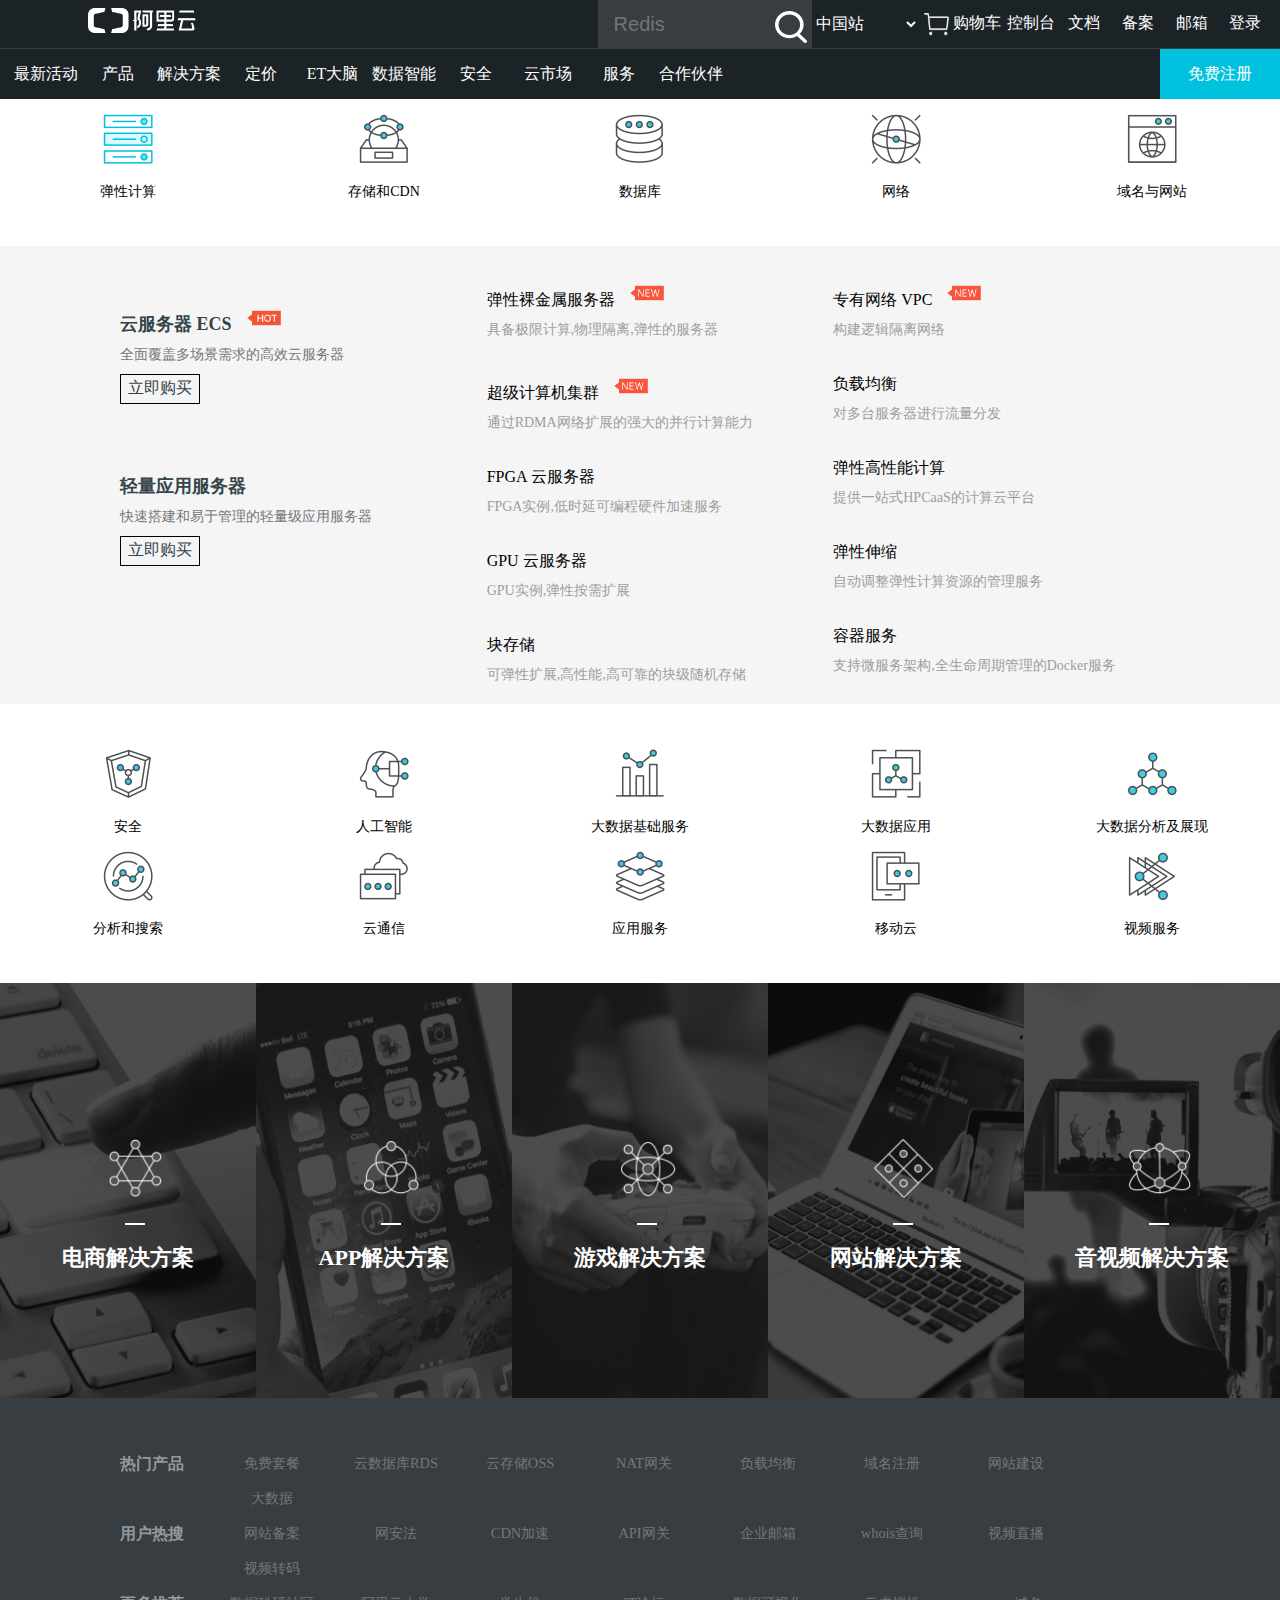
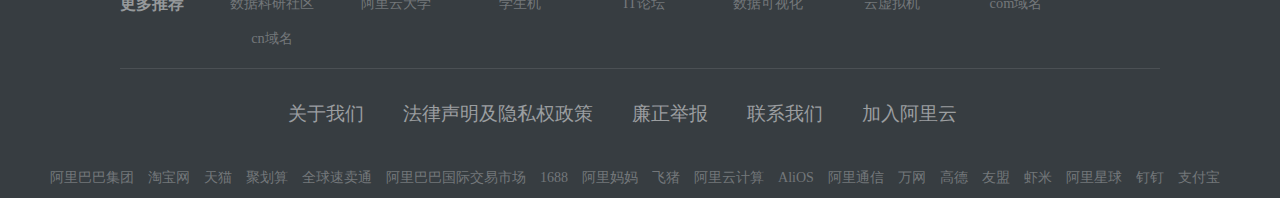
==== aliyun/index.html @ f39fe302 "first project" ====
<!DOCTYPE html>
<html lang="en">

<head>
      <meta charset="UTF-8">
      <meta name="viewport" content="width=device-width, initial-scale=1.0">
      <meta http-equiv="X-UA-Compatible" content="ie=edge">
      <link rel="stylesheet" href="css/base.css">
      <link rel="stylesheet" href="css/index.css">
      <link rel="stylesheet" href="css/header.css">
      <title>Document</title>
</head>

<body>
      <header>
            <div>
                  <!-- 顶部 -->
                  <div class="header-top">
                        <ul class="top">
                              <li class="w-25 display-block">
                                    <a class="w-100" href="#">
                                          <img class="my-img1" src="img/index/logo.png">
                                          <img class="my-aliyun my-img1" src="img/index/aliyun.gif">
                                    </a>
                              </li>
                              <!-- 搜索框 -->
                              <li class="w-50 display-block">
                                    <input class="search-input" type="text" placeholder="Redis">
                                    <img class="search-img" src="img/index/search.png">
                              </li>
                              <!-- 下拉菜单 -->
                              <li class="w-10">
                                    <select>
                                          <option name="language" id="zhongguo">中国站</option>
                                          <option name="language" id="meiguo">English</option>
                                          <option name="language" id="deguo">德语</option>
                                          <option name="language" id="yindu">印度语</option>
                                    </select>
                              </li>
                              <!-- 购物车 -->
                              <li>
                                    <img class="my-img2" src="img/index/gouwuche.png" alt="车">
                              </li>
                              <li class="w-5 middle">
                                    <a href="#">购物车</a>
                              </li>
                              <li class="w-5 middle">
                                    <a href="#">控制台</a>
                              </li>
                              <li class="w-5 middle">
                                    <a href="#">文档</a>
                              </li>
                              <li class="w-5 middle">
                                    <a href="#">备案</a>
                              </li>
                              <li class="w-5 middle">
                                    <a href="#">邮箱</a>
                              </li>
                              <li class="w-5 middle">
                                    <a href="#">登录</a>
                              </li>
                        </ul>
                  </div>
                  <!-- 导航栏 -->
                  <div class="nav">
                        <!-- 导航 -->
                        <ul>
                              <li>
                                    <a href="#">最新活动</a>
                              </li>
                              <li>
                                    <a href="#">产品</a>
                                    <!-- <div class="nav-title"></div> -->
                                    <div class="nav-block"></div>
                              </li>
                              <li>
                                    <a href="#">解决方案</a>
                                    <!-- <div class="nav-title"></div> -->
                                    <div class="nav-block"></div>
                              </li>
                              <li>
                                    <a href="#">定价</a>
                              </li>
                              <li>
                                    <a href="#">ET大脑</a>
                                    <!-- <div class="nav-title"></div> -->
                                    <div class="nav-block"></div>
                              </li>
                              <li>
                                    <a href="#">数据智能</a>
                                    <!-- <div class="nav-title"></div> -->
                                    <div class="nav-block"></div>
                              </li>
                              <li>
                                    <a href="#">安全</a>
                                    <!-- <div class="nav-title"></div> -->
                                    <div class="nav-block"></div>
                              </li>
                              <li>
                                    <a href="#">云市场</a>
                              </li>
                              <li>
                                    <a href="#">服务</a>
                              </li>
                              <li>
                                    <a href="#">合作伙伴</a>
                              </li>
                        </ul>
                        <!-- 登录 -->
                        <a href="#">免费注册</a>
                  </div>
                  <!-- 弹出导航内容 -->

            </div>
      </header>


      <section id="main">
            <div class="product-icon">
                  <ul>
                        <li>
                              <a href="#">
                                    <img src="img/index/product-img1.png" alt="">
                                    <p>弹性计算</p>
                              </a>
                        </li>
                        <li>
                              <a href="#">
                                    <img src="img/index/product-img2.png" alt="">
                                    <p>存储和CDN</p>
                              </a>
                        </li>
                        <li>
                              <a href="#">
                                    <img src="img/index/product-img3.png" alt="">
                                    <p>数据库</p>
                              </a>
                        </li>
                        <li>
                              <a href="#">
                                    <img src="img/index/product-img4.png" alt="">
                                    <p>网络</p>
                              </a>
                        </li>
                        <li>
                              <a href="#">
                                    <img src="img/index/product-img5.png" alt="">
                                    <p>域名与网站</p>
                              </a>
                        </li>
                  </ul>
            </div>

            <!-- 内容 product -->
            <div class="row product">
                  <!-- 左 -->
                  <div class="col-4">
                        <div class="product-left">
                              <a href="#">
                                    <span>云服务器 ECS</span>
                                    <img src="img/index/hot.png" alt="">
                              </a>
                              <p class="my-small color-gray">全面覆盖多场景需求的高效云服务器</p>
                              <a href="#">立即购买</a>
                        </div>
                        <div class="product-left">
                              <a href="#">
                                    <span>轻量应用服务器</span>
                              </a>
                              <p class="my-small color-gray">快速搭建和易于管理的轻量级应用服务器</p>
                              <a href="#">立即购买</a>
                        </div>
                  </div>
                  <!-- 中 -->
                  <div class="col-4">
                        <div class="product-center">
                              <a href="#">
                                    <span>弹性裸金属服务器 </span>
                                    <img src="img/index/new.png" alt="">
                                    <p class="my-small">具备极限计算,物理隔离,弹性的服务器</p>
                              </a>
                        </div>
                        <div class="product-center">
                              <a href="#">
                                    <span>超级计算机集群</span>
                                    <img src="img/index/new.png" alt="">
                                    <p class="my-small">通过RDMA网络扩展的强大的并行计算能力</p>
                              </a>
                        </div>
                        <div class="product-center">
                              <a href="#">FPGA 云服务器
                                    <p class="my-small">FPGA实例,低时延可编程硬件加速服务</p>
                              </a>
                        </div>
                        <div class="product-center">
                              <a href="#">GPU 云服务器
                                    <p class="my-small">GPU实例,弹性按需扩展</p>
                              </a>
                        </div>
                        <div class="product-center">
                              <a href="#">块存储
                                    <p class="my-small">可弹性扩展,高性能,高可靠的块级随机存储</p>
                              </a>
                        </div>
                  </div>
                  <!-- 右 -->
                  <div class="col-4">
                        <div class="product-right">
                              <a href="#">专有网络 VPC
                                    <img src="img/index/new.png" alt="">
                                    <p class="my-small">构建逻辑隔离网络</p>
                              </a>
                        </div>
                        <div class="product-right">
                              <a href="#">负载均衡
                                    <p class="my-small">对多台服务器进行流量分发</p>
                              </a>
                        </div>
                        <div class="product-right">
                              <a href="#">弹性高性能计算
                                    <p class="my-small">提供一站式HPCaaS的计算云平台</p>
                              </a>
                        </div>
                        <div class="product-right">
                              <a href="#">弹性伸缩
                                    <p class="my-small">自动调整弹性计算资源的管理服务</p>
                              </a>
                        </div>
                        <div class="product-right">
                              <a href="#">容器服务
                                    <p class="my-small">支持微服务架构,全生命周期管理的Docker服务</p>
                              </a>
                        </div>
                  </div>

            </div>
            <!-- icon -->
            <div class="product-icon">
                  <ul>
                        <li>
                              <a href="#">
                                    <img src="img/index/product-img6.png" alt="">
                                    <p>安全</p>
                              </a>
                        </li>
                        <li>
                              <a href="#">
                                    <img src="img/index/product-img7.png" alt="">
                                    <p>人工智能</p>
                              </a>
                        </li>
                        <li>
                              <a href="#">
                                    <img src="img/index/product-img8.png" alt="">
                                    <p>大数据基础服务</p>
                              </a>
                        </li>
                        <li>
                              <a href="#">
                                    <img src="img/index/product-img9.png" alt="">
                                    <p>大数据应用</p>
                              </a>
                        </li>
                        <li>
                              <a href="#">
                                    <img src="img/index/product-img10.png" alt="">
                                    <p>大数据分析及展现</p>
                              </a>
                        </li>
                  </ul>
                  <ul>
                        <li>
                              <a href="#">
                                    <img src="img/index/product-img11.png" alt="">
                                    <p>分析和搜索</p>
                              </a>
                        </li>
                        <li>
                              <a href="#">
                                    <img src="img/index/product-img12.png" alt="">
                                    <p>云通信</p>
                              </a>
                        </li>
                        <li>
                              <a href="#">
                                    <img src="img/index/product-img13.png" alt="">
                                    <p>应用服务</p>
                              </a>
                        </li>
                        <li>
                              <a href="#">
                                    <img src="img/index/product-img14.png" alt="">
                                    <p>移动云</p>
                              </a>
                        </li>
                        <li>
                              <a href="#">
                                    <img src="img/index/product-img15.png" alt="">
                                    <p>视频服务</p>
                              </a>
                        </li>
                  </ul>
            </div>
            <!-- 黑白图片 -->
            <div class="row black-bg">
                  <div class="col-2 black-bg-1">
                        <a href="#">
                              <div class="to-up">
                                    <img src="img/index/back-img.png">
                                    <img src="img/index/white-img1.png">
                                    <i></i>
                                    <h3>电商解决方案</h3>
                                    <p>结合大数据能力帮助电商企业快速搭建平台、应对业务高并发，剖析秒杀、视频直播等场景
                                    </p>
                                    <span>查看详情 </span>
                              </div>
                        </a>
                  </div>
                  <div class="col-2 black-bg-2">
            <a href="#">
               <div class="to-up ">
                  <img src="img/index/back-img2.png">
                  <img src="img/index/white-img2.png">
                  <i></i>
                  <h3>APP解决方案</h3>
                  <p>
                     助移动开发者轻松应对用户数爆发式增长,实现基于大数据的精细化运营、增强用户黏性
                  </p>
                  <span>查看详情 </span>
               </div>
            </a>
         </div>
         <div class="col-2 black-bg-3">
            <a href="#">
               <div class="to-up ">
                  <img src="img/index/back-img3.png">
                  <img src="img/index/white-img3.png">
                  <i></i>
                  <h3>游戏解决方案</h3>
                  <p>
                     为游戏开发者提供专属集群、尊享VIP服务、专项扶持基金、多场景游戏部署解决方案

                  </p>
                  <span>查看详情 </span>
               </div>
            </a>
         </div>
         <div class="col-2 black-bg-4">
            <a href="#">
               <div class="to-up ">
                  <img src="img/index/back-img4.png">
                  <img src="img/index/white-img4.png">
                  <i></i>
                  <h3>网站解决方案</h3>
                  <p>
                     依据网站不同发展阶段，为网站类用户提供最佳上云方案，有效降低运维难度和整体IT成本

                  </p>
                  <span>查看详情 </span>
               </div>
            </a>
         </div>
         <div class="col-2 black-bg-5">
            <a href="#">
               <div class="to-up ">
                  <img src="img/index/back-img5.png">
                  <img src="img/index/white-img5.png">
                  <i></i>
                  <h3>音视频解决方案</h3>
                  <p>
                     一站式提供“海量存储、高效分发、极速网络”等服务， 轻松坐享CCTV-5、微博的传播能力

                  </p>
                  <span>查看详情 </span>
               </div>
            </a>
         </div>
            </div>
      </section>
      <footer>
            <iframe src="footer.html" frameborder="0" class="footer"></iframe>
      </footer>
</body>

</html>
---- aliyun/css/base.css ----
*{
  margin: 0;
  padding: 0;
  font-size: 1rem;
  box-sizing: border-box;
}
ul{
  list-style: none;
}
a{
  text-decoration: none;
  transition: color .3s;
}
.top li a:hover, .list>li>a:hover, .footer .footer-bottom p a:hover, .product-left span:hover, .product-icon ul li a:hover{
   color: #00c1de;
}
.display-block{
  display: block;
  position: relative;
}



.float-left{
  float: left;
}
.float-right{
  float: right;
}
.clearfix{
  clear: both;
}
.w-5{
   width: 5%;
}
.w-10{
   width: 10%;
}
.w-25{
  width: 25%;
}
.w-45{
   width: 45%;
}
.w-50{
  width: 50%;
}
.w-100{
  width: 100%;
}
.h-100{
  height: 100%;
}
/* 弹性布局 */
.row{
   display: flex;
   width: 100%;
}
.col-1{
  width: 15%;
}
.col-2{
  width: 20%;
}
.col-4{
   width: 33.33%;
}
.justify-around{
  justify-content: space-around;
}
/* 内边距 */
.p-left-right-3{
  padding-left: 6%;
  padding-right: 6%;
}

/* 字体 */
.my-small{
  font-size: 14px;
}
.color-gray{
  color: #73777a;
}
.color-white{
  color: white;
}
.h1{
  font-size: 40px;
  margin-bottom: 30px;
}
.h3 {
  font-size: 25px;
}
.h4{
  font-size: 16px;
}
.text-center{
  text-align: center;
}
---- aliyun/css/index.css ----
.header {
      width: 100%;
}

#main {
      min-width: 1200px;
}

.footer {
      width: 100%;
      height: 25rem;
}

/* 轮播图 */

.banner {
      width: 100%;
      height: 609px;
      position: relative;
      overflow: hidden;
      cursor: pointer;
}

.banner-item {
      position: absolute;
      width: 100%;
      transition: .5s;
}

.banner-detail {
      position: absolute;
      bottom: 0;
      background: #252f34;
}
.banner-detail li{
    padding: 30px 10px 20px 30px; 
    color: white; 
}
.banner-detail li p{
      width: 80%;
}
.banner-detail li:hover{
      background: #344047;
}
.banner-item img {
      width: 100%;
      height: 500px;
}

.banner-title {
      position: absolute;
      top: 20%;
      left: 10%;
      z-index: 10;
      color: white;
}

.banner-link {
      display: inline-block;
      margin-top: 30px;
      padding-bottom: 10px;
      border-bottom: 3px solid #00c1de;
      font-size: 30px;
      color: #fff;
}

.banner-link:hover {
      color: #00c1de;
}

/* 小图片 */

.product-icon {
      padding-top: 30px;
      padding-bottom: 45px;
}

.product-icon ul {
      text-align: center;
      overflow: hidden;
      min-width: 1200px;
}

.product-icon ul li {
      float: left;
      width: 20%;
}

.product-icon ul li img {
      width: 80px;
      height: 80px;
}

.product-icon ul li a {
      color: black;
}

.product-icon ul li a p {
      font-size: 14px;
}

.product {
      background: #F5F5F6;
      padding-top: 20px;
      padding-left: 120px;
      padding-right: 120px;
}

.product-left {
      padding-top: 40px;
      padding-bottom: 30px;
}

.product-left a span {
      font-size: 18px;
      font-weight: bold;
      color: #34444A;
      transition: .3s;
}

div.row .product-left p {
      padding-top: 10px;
      padding-bottom: 10px;
}

.product-left a:last-child {
      display: inline-block;
      width: 5rem;
      height: 30px;
      border: 1px solid black;
      text-align: center;
      line-height: 25px;
      color: #34444a;
      transition: .4s;
}

.product-left a:last-child:hover {
      color: #00c1de;
      border: 1px solid #00c1de;
}

.product-center,
.product-right {
      padding-left: 20px;
      padding-top: 15px;
      margin-right: 40px;
      transition: .3s;
}

.product-center:hover,
.product-right:hover {
      box-shadow: 0 0 1px 1px rgb(176, 176, 180);
      background: #Fff;
}

.product-center a img,
.product-left a img,
.product-right a img {
      transform: scale(.6);
}

.product-center a,
.product-right a {
      color: black;
}

.product-center p,
.product-right p {
      color: #9B9EA0;
      padding-top: 10px;
      padding-bottom: 20px;
}

/* 黑白图片 */

.black-bg {
      height: 415px;
}

.black-bg-1 {
      background: url(../img/index/opacity-img1.jpg) no-repeat;
}

.black-bg-2 {
      background: url(../img/index/opacity-img2.jpg) no-repeat;
}

.black-bg-3 {
      background: url(../img/index/opacity-img3.jpg) no-repeat;
}

.black-bg-4 {
      background: url(../img/index/opacity-img4.jpg) no-repeat;
}

.black-bg-5 {
      background: url(../img/index/opacity-img5.jpg) no-repeat;
}

.black-bg div {
      background-size: 100% 100%;
      text-align: center;
}

.black-bg a {
      background: rgba(0, 0, 0, .7);
      display: flex;
      position: relative;
      width: 100%;
      height: 100%;
      overflow: hidden;
}

.black-bg .to-up {
      width: 100%;
      height: 100%;
      position: absolute;
      top: 100px;
      left: 0;
}

.black-bg a:hover {
      background: rgba(0, 193, 222, .7);
}

.black-bg a:hover .to-up {
      top: 0;
}

.black-bg a:hover .to-up p,
.black-bg a:hover .to-up img:nth-child(2),
.black-bg a:hover .to-up span {
      opacity: 1;
}

.black-bg a:hover .to-up span {
      margin-top: 40px;
}

.black-bg a:hover .to-up h3 {
      margin-top: 140px;
}

.black-bg a:hover .to-up i {
      opacity: 0;
}

.black-bg .to-up img {
      width: 71px;
      display: block;
      position: absolute;
      top: 50px;
      left: 100px;
}

.black-bg .to-up img:nth-child(2),
.black-bg .to-up p,
.black-bg .to-up span {
      opacity: 0;
}

.black-bg .to-up i {
      display: flex;
      width: 20px;
      height: 2px;
      background: white;
      position: absolute;
      top: 140px;
      left: 125px;
      opacity: 1;
}

.black-bg .to-up h3 {
      font-size: 22px;
      color: white;
      margin-top: 160px;
      margin-bottom: 20px;
}

.black-bg .to-up p {
      color: white;
}

.black-bg .to-up span {
      display: inline-block;
      color: white;
      width: 150px;
      height: 45px;
      line-height: 45px;
      background: #00c1de;
      border: 1px solid white;
      margin-top: 60px;
}

.to-up span:hover {
      background: white;
      color: #00c1de;
}

.to-up,
.to-up img,
.to-up i,
.to-up h3,
.to-up p,
.to-up span,
.black-bg a {
      transition: .5s;
}
---- aliyun/css/header.css ----
/* 1.头的顶部 */

.header-top {
  background: rgb(28,35,39);
  min-width: 1200px;
  display: flex;
}

.top {
  width: 100%;
  padding: 8px;
  display: flex;
  color: white;
  text-align: center;
}

.top>li>a {
  width: 100%;
  height: 100%;
}

/* 搜索框 */

.search-input {
  position: absolute;
  right: 0;
  font-size: 20px;
  padding-left: 16px;
  padding-right: 22px;
  margin-top: -8px;
  width: 40%;
  transition: .5s linear;
  height: 48px;
  outline: none;
  background: #373D40;
  border: none;
  color: #CCCCCC;
}

.search-input:hover {
  width: 60%;
  background: rgb(37, 40, 43,1);
  border: 1px solid #00C1DE;
}

.search-img {
  position: absolute;
  right: 5px;
  top: 3px;
}

.my-img1 {
  max-width: 40%;
}

.my-img2 {
  max-width: 80%;
  margin-top: 5px;
  margin-right: -3px;
}

.my-aliyun {
  position: absolute;
  left: 92px;
}

/* a标签 */

.top li a {
  color: white;
  transition: color .3s;
}

/* 下拉菜单 */

.top select {
  width: 100%;
  height: 100%;
  background: transparent;
  border: none;
  color: white;
}

.top select>option {
  background: #1C2327;
  color: white;
  border: transparent;
}

.top select:focus {
  outline: none;
}

.middle {
  display: flex;
  padding-top: 5px;
}

/* 2.头部导航栏 */

.nav {
  min-width: 1200px;
  width: 100%;
  border-top: 1px solid #3C3E42;
  background: rgb(28,35,39);
  float: left;
  color: white;
  position: relative;
}

.nav>ul {
  width: 80%;
  height: 50px;
  list-style: none;
  float: left;
  margin-left: 10px;
}

.nav>ul>li {
  float: left;
  width: 7%;
  height: 50px;
  text-align: center;
  line-height: 50px;
}
.nav-block{
  border: 52px solid transparent;
  border-bottom-color: #fff;
  transform: scale(.31);
  position: relative;
  top: -68px;
  left: -13px;
  display: none;
}
/* 导航栏链接 */

.nav>ul>li>a {
  color: white;
}

.nav>ul>li:hover>a{
  color: #00c1de;
}
.nav>ul>li:hover>.nav-title, .nav>ul>li:hover>.nav-block{
  display: block;
}

/* 免费登录链接 */

.nav>a {
  float: right;
  width: 120px;
  height: 50px;
  color: white;
  background: #00c1de;
  line-height: 50px;
  text-align: center;
}

.nav>a:hover {
  opacity: 0.9;
}
/* 导航内容 */
.nav-title{
  position: absolute;
  left: 20px;
  top: 50px;
  display: none;
  width: 1150px;
  height: 600px;
  background: orange;
  margin-left: 20px;
  z-index: 100;
  transition: 1s;
}
.nav-title:focus{
  display: block;
}
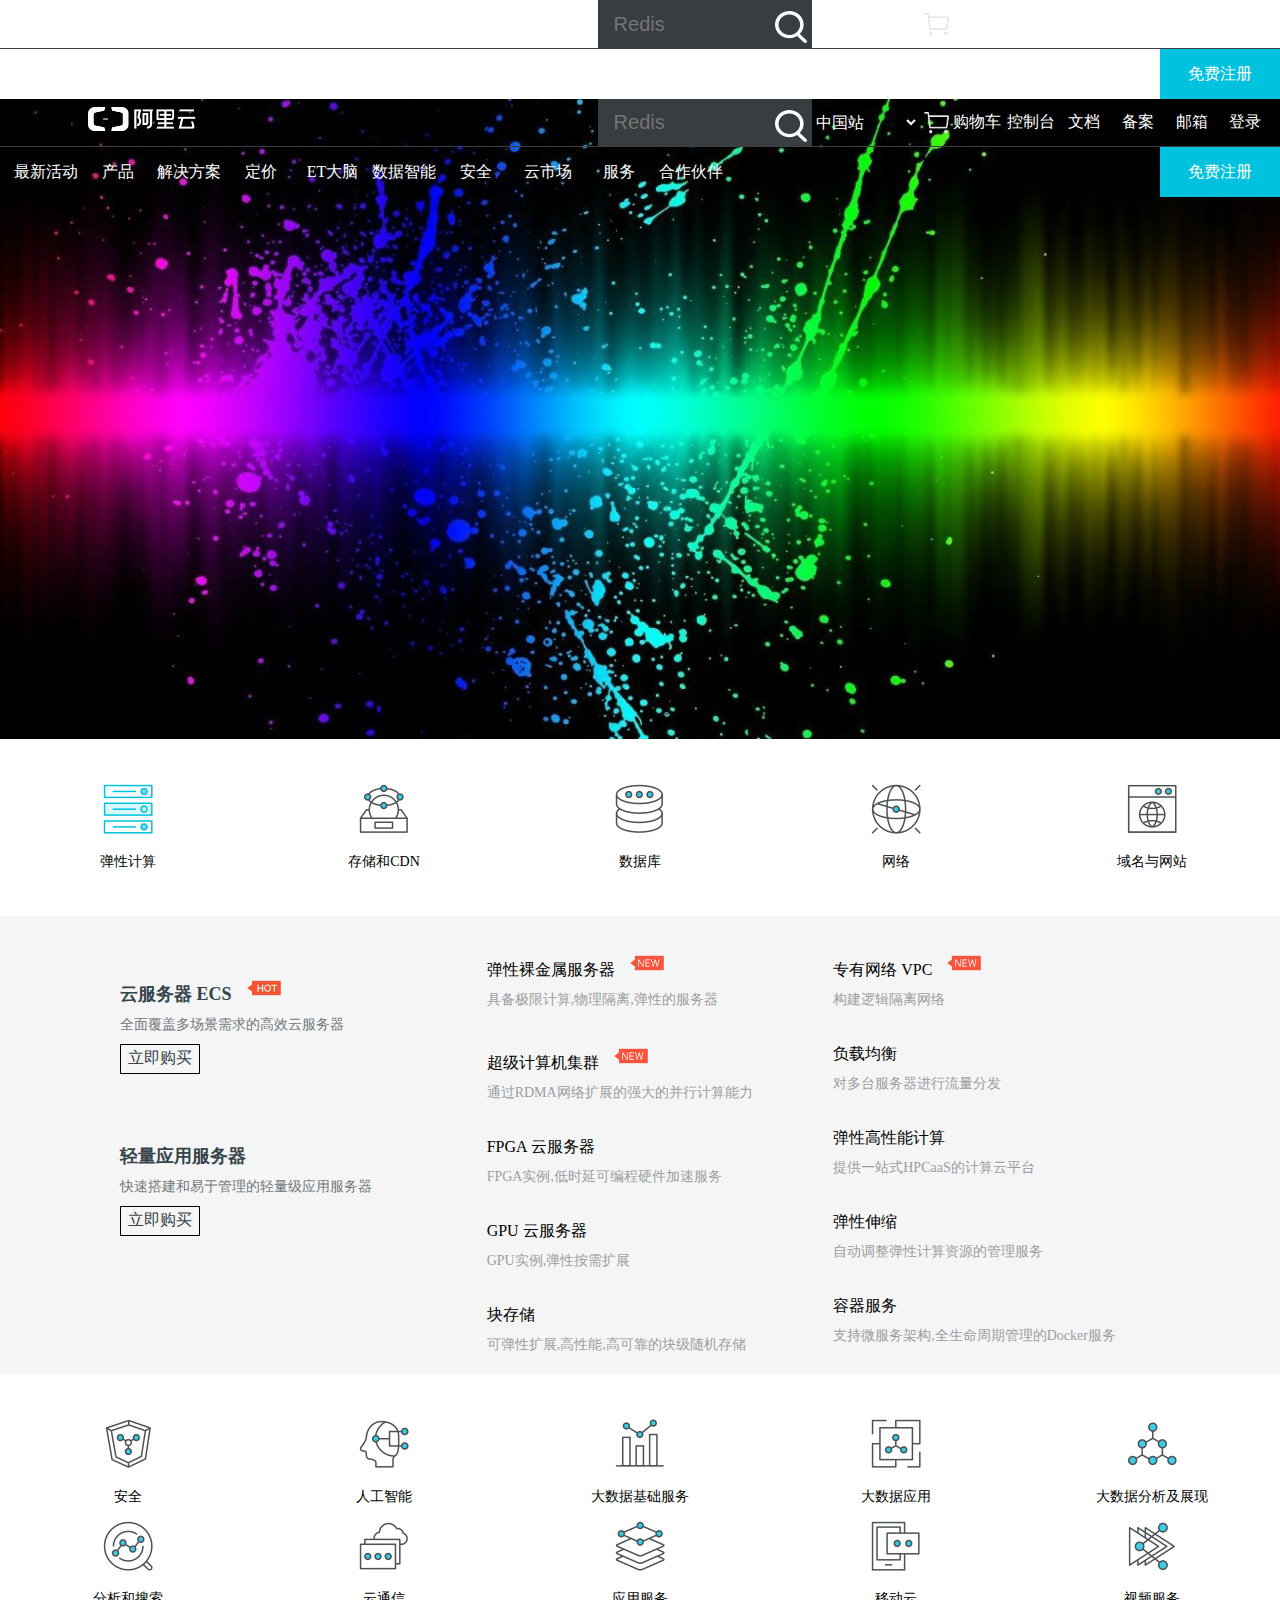
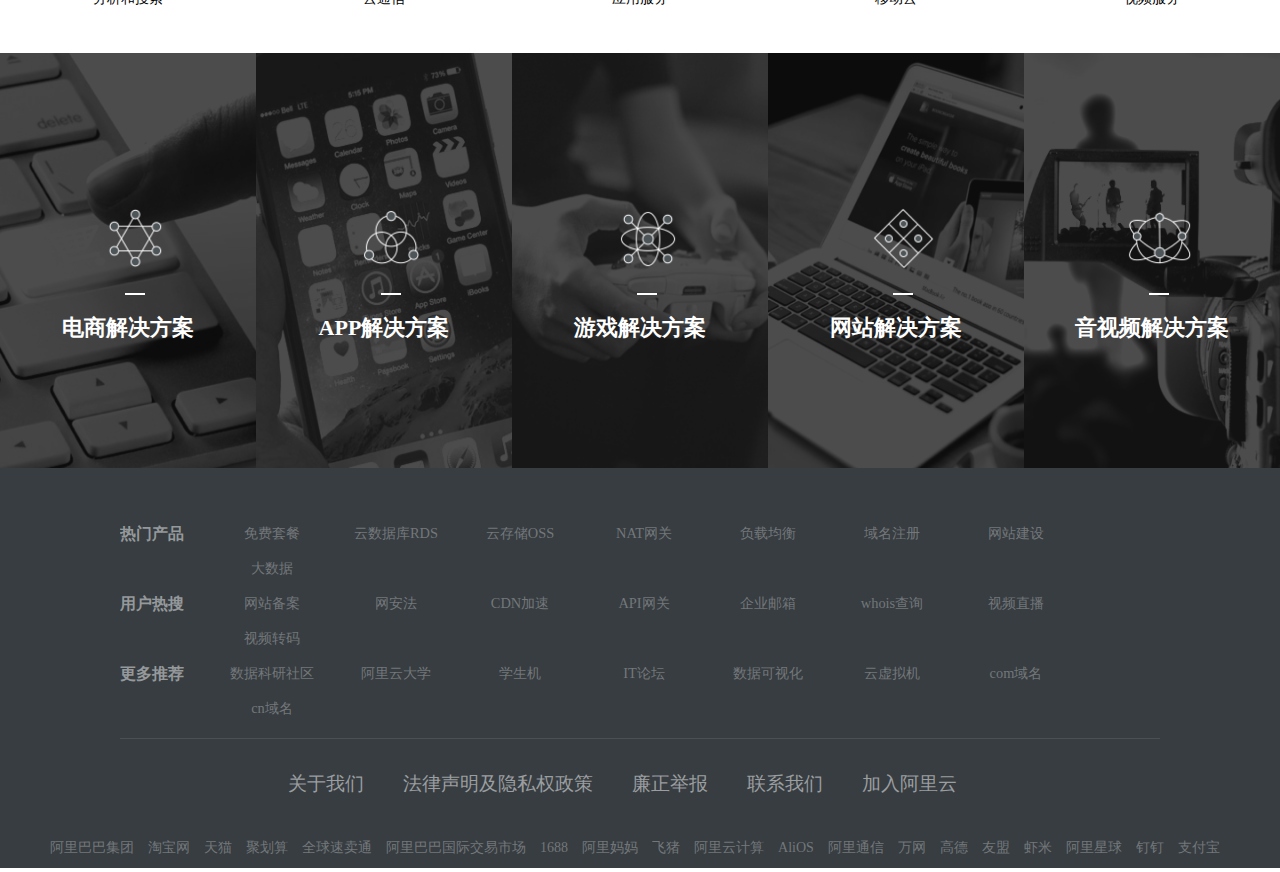
==== commit 6c3eb260: "img" ====
--- a/aliyun/index.html
+++ b/aliyun/index.html
@@ -2,384 +2,489 @@
 <html lang="en">
 
 <head>
-      <meta charset="UTF-8">
-      <meta name="viewport" content="width=device-width, initial-scale=1.0">
-      <meta http-equiv="X-UA-Compatible" content="ie=edge">
-      <link rel="stylesheet" href="css/base.css">
-      <link rel="stylesheet" href="css/index.css">
-      <link rel="stylesheet" href="css/header.css">
-      <title>Document</title>
+    <meta charset="UTF-8">
+    <meta name="viewport" content="width=device-width, initial-scale=1.0">
+    <meta http-equiv="X-UA-Compatible" content="ie=edge">
+    <link rel="stylesheet" href="css/base.css">
+    <link rel="stylesheet" href="css/index.css">
+    <link rel="stylesheet" href="css/header.css">
+    <title>Document</title>
 </head>
 
 <body>
-      <header>
-            <div>
-                  <!-- 顶部 -->
-                  <div class="header-top">
-                        <ul class="top">
-                              <li class="w-25 display-block">
-                                    <a class="w-100" href="#">
-                                          <img class="my-img1" src="img/index/logo.png">
-                                          <img class="my-aliyun my-img1" src="img/index/aliyun.gif">
-                                    </a>
-                              </li>
-                              <!-- 搜索框 -->
-                              <li class="w-50 display-block">
-                                    <input class="search-input" type="text" placeholder="Redis">
-                                    <img class="search-img" src="img/index/search.png">
-                              </li>
-                              <!-- 下拉菜单 -->
-                              <li class="w-10">
-                                    <select>
-                                          <option name="language" id="zhongguo">中国站</option>
-                                          <option name="language" id="meiguo">English</option>
-                                          <option name="language" id="deguo">德语</option>
-                                          <option name="language" id="yindu">印度语</option>
-                                    </select>
-                              </li>
-                              <!-- 购物车 -->
-                              <li>
-                                    <img class="my-img2" src="img/index/gouwuche.png" alt="车">
-                              </li>
-                              <li class="w-5 middle">
-                                    <a href="#">购物车</a>
-                              </li>
-                              <li class="w-5 middle">
-                                    <a href="#">控制台</a>
-                              </li>
-                              <li class="w-5 middle">
-                                    <a href="#">文档</a>
-                              </li>
-                              <li class="w-5 middle">
-                                    <a href="#">备案</a>
-                              </li>
-                              <li class="w-5 middle">
-                                    <a href="#">邮箱</a>
-                              </li>
-                              <li class="w-5 middle">
-                                    <a href="#">登录</a>
-                              </li>
-                        </ul>
-                  </div>
-                  <!-- 导航栏 -->
-                  <div class="nav">
-                        <!-- 导航 -->
-                        <ul>
-                              <li>
-                                    <a href="#">最新活动</a>
-                              </li>
-                              <li>
-                                    <a href="#">产品</a>
-                                    <!-- <div class="nav-title"></div> -->
-                                    <div class="nav-block"></div>
-                              </li>
-                              <li>
-                                    <a href="#">解决方案</a>
-                                    <!-- <div class="nav-title"></div> -->
-                                    <div class="nav-block"></div>
-                              </li>
-                              <li>
-                                    <a href="#">定价</a>
-                              </li>
-                              <li>
-                                    <a href="#">ET大脑</a>
-                                    <!-- <div class="nav-title"></div> -->
-                                    <div class="nav-block"></div>
-                              </li>
-                              <li>
-                                    <a href="#">数据智能</a>
-                                    <!-- <div class="nav-title"></div> -->
-                                    <div class="nav-block"></div>
-                              </li>
-                              <li>
-                                    <a href="#">安全</a>
-                                    <!-- <div class="nav-title"></div> -->
-                                    <div class="nav-block"></div>
-                              </li>
-                              <li>
-                                    <a href="#">云市场</a>
-                              </li>
-                              <li>
-                                    <a href="#">服务</a>
-                              </li>
-                              <li>
-                                    <a href="#">合作伙伴</a>
-                              </li>
-                        </ul>
-                        <!-- 登录 -->
-                        <a href="#">免费注册</a>
-                  </div>
-                  <!-- 弹出导航内容 -->
-
-            </div>
-      </header>
-
-
-      <section id="main">
-            <div class="product-icon">
-                  <ul>
-                        <li>
-                              <a href="#">
-                                    <img src="img/index/product-img1.png" alt="">
-                                    <p>弹性计算</p>
-                              </a>
-                        </li>
-                        <li>
-                              <a href="#">
-                                    <img src="img/index/product-img2.png" alt="">
-                                    <p>存储和CDN</p>
-                              </a>
-                        </li>
-                        <li>
-                              <a href="#">
-                                    <img src="img/index/product-img3.png" alt="">
-                                    <p>数据库</p>
-                              </a>
-                        </li>
-                        <li>
-                              <a href="#">
-                                    <img src="img/index/product-img4.png" alt="">
-                                    <p>网络</p>
-                              </a>
-                        </li>
-                        <li>
-                              <a href="#">
-                                    <img src="img/index/product-img5.png" alt="">
-                                    <p>域名与网站</p>
-                              </a>
-                        </li>
-                  </ul>
-            </div>
-
-            <!-- 内容 product -->
-            <div class="row product">
-                  <!-- 左 -->
-                  <div class="col-4">
-                        <div class="product-left">
-                              <a href="#">
-                                    <span>云服务器 ECS</span>
-                                    <img src="img/index/hot.png" alt="">
-                              </a>
-                              <p class="my-small color-gray">全面覆盖多场景需求的高效云服务器</p>
-                              <a href="#">立即购买</a>
-                        </div>
-                        <div class="product-left">
-                              <a href="#">
-                                    <span>轻量应用服务器</span>
-                              </a>
-                              <p class="my-small color-gray">快速搭建和易于管理的轻量级应用服务器</p>
-                              <a href="#">立即购买</a>
-                        </div>
-                  </div>
-                  <!-- 中 -->
-                  <div class="col-4">
-                        <div class="product-center">
-                              <a href="#">
-                                    <span>弹性裸金属服务器 </span>
-                                    <img src="img/index/new.png" alt="">
-                                    <p class="my-small">具备极限计算,物理隔离,弹性的服务器</p>
-                              </a>
-                        </div>
-                        <div class="product-center">
-                              <a href="#">
-                                    <span>超级计算机集群</span>
-                                    <img src="img/index/new.png" alt="">
-                                    <p class="my-small">通过RDMA网络扩展的强大的并行计算能力</p>
-                              </a>
-                        </div>
-                        <div class="product-center">
-                              <a href="#">FPGA 云服务器
-                                    <p class="my-small">FPGA实例,低时延可编程硬件加速服务</p>
-                              </a>
-                        </div>
-                        <div class="product-center">
-                              <a href="#">GPU 云服务器
-                                    <p class="my-small">GPU实例,弹性按需扩展</p>
-                              </a>
-                        </div>
-                        <div class="product-center">
-                              <a href="#">块存储
-                                    <p class="my-small">可弹性扩展,高性能,高可靠的块级随机存储</p>
-                              </a>
-                        </div>
-                  </div>
-                  <!-- 右 -->
-                  <div class="col-4">
-                        <div class="product-right">
-                              <a href="#">专有网络 VPC
-                                    <img src="img/index/new.png" alt="">
-                                    <p class="my-small">构建逻辑隔离网络</p>
-                              </a>
-                        </div>
-                        <div class="product-right">
-                              <a href="#">负载均衡
-                                    <p class="my-small">对多台服务器进行流量分发</p>
-                              </a>
-                        </div>
-                        <div class="product-right">
-                              <a href="#">弹性高性能计算
-                                    <p class="my-small">提供一站式HPCaaS的计算云平台</p>
-                              </a>
-                        </div>
-                        <div class="product-right">
-                              <a href="#">弹性伸缩
-                                    <p class="my-small">自动调整弹性计算资源的管理服务</p>
-                              </a>
-                        </div>
-                        <div class="product-right">
-                              <a href="#">容器服务
-                                    <p class="my-small">支持微服务架构,全生命周期管理的Docker服务</p>
-                              </a>
-                        </div>
-                  </div>
-
-            </div>
-            <!-- icon -->
-            <div class="product-icon">
-                  <ul>
-                        <li>
-                              <a href="#">
-                                    <img src="img/index/product-img6.png" alt="">
-                                    <p>安全</p>
-                              </a>
-                        </li>
-                        <li>
-                              <a href="#">
-                                    <img src="img/index/product-img7.png" alt="">
-                                    <p>人工智能</p>
-                              </a>
-                        </li>
-                        <li>
-                              <a href="#">
-                                    <img src="img/index/product-img8.png" alt="">
-                                    <p>大数据基础服务</p>
-                              </a>
-                        </li>
-                        <li>
-                              <a href="#">
-                                    <img src="img/index/product-img9.png" alt="">
-                                    <p>大数据应用</p>
-                              </a>
-                        </li>
-                        <li>
-                              <a href="#">
-                                    <img src="img/index/product-img10.png" alt="">
-                                    <p>大数据分析及展现</p>
-                              </a>
-                        </li>
-                  </ul>
-                  <ul>
-                        <li>
-                              <a href="#">
-                                    <img src="img/index/product-img11.png" alt="">
-                                    <p>分析和搜索</p>
-                              </a>
-                        </li>
-                        <li>
-                              <a href="#">
-                                    <img src="img/index/product-img12.png" alt="">
-                                    <p>云通信</p>
-                              </a>
-                        </li>
-                        <li>
-                              <a href="#">
-                                    <img src="img/index/product-img13.png" alt="">
-                                    <p>应用服务</p>
-                              </a>
-                        </li>
-                        <li>
-                              <a href="#">
-                                    <img src="img/index/product-img14.png" alt="">
-                                    <p>移动云</p>
-                              </a>
-                        </li>
-                        <li>
-                              <a href="#">
-                                    <img src="img/index/product-img15.png" alt="">
-                                    <p>视频服务</p>
-                              </a>
-                        </li>
-                  </ul>
-            </div>
-            <!-- 黑白图片 -->
-            <div class="row black-bg">
-                  <div class="col-2 black-bg-1">
-                        <a href="#">
-                              <div class="to-up">
-                                    <img src="img/index/back-img.png">
-                                    <img src="img/index/white-img1.png">
-                                    <i></i>
-                                    <h3>电商解决方案</h3>
-                                    <p>结合大数据能力帮助电商企业快速搭建平台、应对业务高并发，剖析秒杀、视频直播等场景
-                                    </p>
-                                    <span>查看详情 </span>
-                              </div>
+        <div >
+            <!-- 顶部 -->
+            <div class="header-top">
+                <ul class="top">
+                    <li class="w-25 display-block">
+                        <a class="w-100" href="#">
+                            <img class="my-img1" src="img/index/logo.png">
+                            <img class="my-aliyun my-img1" src="img/index/aliyun.gif">
                         </a>
-                  </div>
-                  <div class="col-2 black-bg-2">
-            <a href="#">
-               <div class="to-up ">
-                  <img src="img/index/back-img2.png">
-                  <img src="img/index/white-img2.png">
-                  <i></i>
-                  <h3>APP解决方案</h3>
-                  <p>
-                     助移动开发者轻松应对用户数爆发式增长,实现基于大数据的精细化运营、增强用户黏性
-                  </p>
-                  <span>查看详情 </span>
-               </div>
-            </a>
-         </div>
-         <div class="col-2 black-bg-3">
-            <a href="#">
-               <div class="to-up ">
-                  <img src="img/index/back-img3.png">
-                  <img src="img/index/white-img3.png">
-                  <i></i>
-                  <h3>游戏解决方案</h3>
-                  <p>
-                     为游戏开发者提供专属集群、尊享VIP服务、专项扶持基金、多场景游戏部署解决方案
-
-                  </p>
-                  <span>查看详情 </span>
-               </div>
-            </a>
-         </div>
-         <div class="col-2 black-bg-4">
-            <a href="#">
-               <div class="to-up ">
-                  <img src="img/index/back-img4.png">
-                  <img src="img/index/white-img4.png">
-                  <i></i>
-                  <h3>网站解决方案</h3>
-                  <p>
-                     依据网站不同发展阶段，为网站类用户提供最佳上云方案，有效降低运维难度和整体IT成本
-
-                  </p>
-                  <span>查看详情 </span>
-               </div>
-            </a>
-         </div>
-         <div class="col-2 black-bg-5">
-            <a href="#">
-               <div class="to-up ">
-                  <img src="img/index/back-img5.png">
-                  <img src="img/index/white-img5.png">
-                  <i></i>
-                  <h3>音视频解决方案</h3>
-                  <p>
-                     一站式提供“海量存储、高效分发、极速网络”等服务， 轻松坐享CCTV-5、微博的传播能力
-
-                  </p>
-                  <span>查看详情 </span>
-               </div>
-            </a>
-         </div>
-            </div>
-      </section>
-      <footer>
-            <iframe src="footer.html" frameborder="0" class="footer"></iframe>
-      </footer>
+                    </li>
+                    <!-- 搜索框 -->
+                    <li class="w-50 display-block">
+                        <input class="search-input" type="text" placeholder="Redis">
+                        <img class="search-img" src="img/index/search.png">
+                    </li>
+                    <!-- 下拉菜单 -->
+                    <li class="w-10">
+                        <select>
+                            <option name="language" id="zhongguo">中国站</option>
+                            <option name="language" id="meiguo">English</option>
+                            <option name="language" id="deguo">德语</option>
+                            <option name="language" id="yindu">印度语</option>
+                        </select>
+                    </li>
+                    <!-- 购物车 -->
+                    <li>
+                        <img class="my-img2" src="img/index/gouwuche.png" alt="车">
+                    </li>
+                    <li class="w-5 middle">
+                        <a href="#">购物车</a>
+                    </li>
+                    <li class="w-5 middle">
+                        <a href="#">控制台</a>
+                    </li>
+                    <li class="w-5 middle">
+                        <a href="#">文档</a>
+                    </li>
+                    <li class="w-5 middle">
+                        <a href="#">备案</a>
+                    </li>
+                    <li class="w-5 middle">
+                        <a href="#">邮箱</a>
+                    </li>
+                    <li class="w-5 middle">
+                        <a href="#">登录</a>
+                    </li>
+                </ul>
+            </div>
+            <!-- 导航栏 -->
+            <div class="nav">
+                <!-- 导航 -->
+                <ul>
+                    <li>
+                        <a href="#">最新活动</a>
+                    </li>
+                    <li>
+                        <a href="#">产品</a>
+                        <!-- <div class="nav-title"></div> -->
+                        <div class="nav-block"></div>
+                    </li>
+                    <li>
+                        <a href="#">解决方案</a>
+                        <!-- <div class="nav-title"></div> -->
+                        <div class="nav-block"></div>
+                    </li>
+                    <li>
+                        <a href="#">定价</a>
+                    </li>
+                    <li>
+                        <a href="#">ET大脑</a>
+                        <!-- <div class="nav-title"></div> -->
+                        <div class="nav-block"></div>
+                    </li>
+                    <li>
+                        <a href="#">数据智能</a>
+                        <!-- <div class="nav-title"></div> -->
+                        <div class="nav-block"></div>
+                    </li>
+                    <li>
+                        <a href="#">安全</a>
+                        <!-- <div class="nav-title"></div> -->
+                        <div class="nav-block"></div>
+                    </li>
+                    <li>
+                        <a href="#">云市场</a>
+                    </li>
+                    <li>
+                        <a href="#">服务</a>
+                    </li>
+                    <li>
+                        <a href="#">合作伙伴</a>
+                    </li>
+                </ul>
+                <!-- 登录 -->
+                <a href="#">免费注册</a>
+            </div>
+            <!-- 弹出导航内容 -->
+
+        </div>
+    <!-- 轮播图 -->
+    <div class="banner">
+        <div class="header">
+            <!-- 顶部 -->
+            <div class="header-top">
+                <ul class="top">
+                    <li class="w-25 display-block">
+                        <a class="w-100" href="#">
+                            <img class="my-img1" src="img/index/logo.png">
+                            <img class="my-aliyun my-img1" src="img/index/aliyun.gif">
+                        </a>
+                    </li>
+                    <!-- 搜索框 -->
+                    <li class="w-50 display-block">
+                        <input class="search-input" type="text" placeholder="Redis">
+                        <img class="search-img" src="img/index/search.png">
+                    </li>
+                    <!-- 下拉菜单 -->
+                    <li class="w-10">
+                        <select>
+                            <option name="language" id="zhongguo">中国站</option>
+                            <option name="language" id="meiguo">English</option>
+                            <option name="language" id="deguo">德语</option>
+                            <option name="language" id="yindu">印度语</option>
+                        </select>
+                    </li>
+                    <!-- 购物车 -->
+                    <li>
+                        <img class="my-img2" src="img/index/gouwuche.png" alt="车">
+                    </li>
+                    <li class="w-5 middle">
+                        <a href="#">购物车</a>
+                    </li>
+                    <li class="w-5 middle">
+                        <a href="#">控制台</a>
+                    </li>
+                    <li class="w-5 middle">
+                        <a href="#">文档</a>
+                    </li>
+                    <li class="w-5 middle">
+                        <a href="#">备案</a>
+                    </li>
+                    <li class="w-5 middle">
+                        <a href="#">邮箱</a>
+                    </li>
+                    <li class="w-5 middle">
+                        <a href="#">登录</a>
+                    </li>
+                </ul>
+            </div>
+            <!-- 导航栏 -->
+            <div class="nav">
+                <!-- 导航 -->
+                <ul>
+                    <li>
+                        <a href="#">最新活动</a>
+                    </li>
+                    <li>
+                        <a href="#">产品</a>
+                        <!-- <div class="nav-title"></div> -->
+                        <div class="nav-block"></div>
+                    </li>
+                    <li>
+                        <a href="#">解决方案</a>
+                        <!-- <div class="nav-title"></div> -->
+                        <div class="nav-block"></div>
+                    </li>
+                    <li>
+                        <a href="#">定价</a>
+                    </li>
+                    <li>
+                        <a href="#">ET大脑</a>
+                        <!-- <div class="nav-title"></div> -->
+                        <div class="nav-block"></div>
+                    </li>
+                    <li>
+                        <a href="#">数据智能</a>
+                        <!-- <div class="nav-title"></div> -->
+                        <div class="nav-block"></div>
+                    </li>
+                    <li>
+                        <a href="#">安全</a>
+                        <!-- <div class="nav-title"></div> -->
+                        <div class="nav-block"></div>
+                    </li>
+                    <li>
+                        <a href="#">云市场</a>
+                    </li>
+                    <li>
+                        <a href="#">服务</a>
+                    </li>
+                    <li>
+                        <a href="#">合作伙伴</a>
+                    </li>
+                </ul>
+                <!-- 登录 -->
+                <a href="#">免费注册</a>
+            </div>
+            <!-- 弹出导航内容 -->
+
+        </div>
+        <div class="banner-item">
+            <img src="img/index/banner1.jpg">
+            <img src="img/index/banner2.jpg">
+            <img src="img/index/banner3.jpg">
+            <img src="img/index/banner4.jpg">
+        </div>
+    </div>
+    <section id="main">
+        <div class="product-icon">
+            <ul>
+                <li>
+                    <a href="#">
+                        <img src="img/index/product-img1.png" alt="">
+                        <p>弹性计算</p>
+                    </a>
+                </li>
+                <li>
+                    <a href="#">
+                        <img src="img/index/product-img2.png" alt="">
+                        <p>存储和CDN</p>
+                    </a>
+                </li>
+                <li>
+                    <a href="#">
+                        <img src="img/index/product-img3.png" alt="">
+                        <p>数据库</p>
+                    </a>
+                </li>
+                <li>
+                    <a href="#">
+                        <img src="img/index/product-img4.png" alt="">
+                        <p>网络</p>
+                    </a>
+                </li>
+                <li>
+                    <a href="#">
+                        <img src="img/index/product-img5.png" alt="">
+                        <p>域名与网站</p>
+                    </a>
+                </li>
+            </ul>
+        </div>
+
+        <!-- 内容 product -->
+        <div class="row product">
+            <!-- 左 -->
+            <div class="col-4">
+                <div class="product-left">
+                    <a href="#">
+                        <span>云服务器 ECS</span>
+                        <img src="img/index/hot.png" alt="">
+                    </a>
+                    <p class="my-small color-gray">全面覆盖多场景需求的高效云服务器</p>
+                    <a href="#">立即购买</a>
+                </div>
+                <div class="product-left">
+                    <a href="#">
+                        <span>轻量应用服务器</span>
+                    </a>
+                    <p class="my-small color-gray">快速搭建和易于管理的轻量级应用服务器</p>
+                    <a href="#">立即购买</a>
+                </div>
+            </div>
+            <!-- 中 -->
+            <div class="col-4">
+                <div class="product-center">
+                    <a href="#">
+                        <span>弹性裸金属服务器 </span>
+                        <img src="img/index/new.png" alt="">
+                        <p class="my-small">具备极限计算,物理隔离,弹性的服务器</p>
+                    </a>
+                </div>
+                <div class="product-center">
+                    <a href="#">
+                        <span>超级计算机集群</span>
+                        <img src="img/index/new.png" alt="">
+                        <p class="my-small">通过RDMA网络扩展的强大的并行计算能力</p>
+                    </a>
+                </div>
+                <div class="product-center">
+                    <a href="#">FPGA 云服务器
+                        <p class="my-small">FPGA实例,低时延可编程硬件加速服务</p>
+                    </a>
+                </div>
+                <div class="product-center">
+                    <a href="#">GPU 云服务器
+                        <p class="my-small">GPU实例,弹性按需扩展</p>
+                    </a>
+                </div>
+                <div class="product-center">
+                    <a href="#">块存储
+                        <p class="my-small">可弹性扩展,高性能,高可靠的块级随机存储</p>
+                    </a>
+                </div>
+            </div>
+            <!-- 右 -->
+            <div class="col-4">
+                <div class="product-right">
+                    <a href="#">专有网络 VPC
+                        <img src="img/index/new.png" alt="">
+                        <p class="my-small">构建逻辑隔离网络</p>
+                    </a>
+                </div>
+                <div class="product-right">
+                    <a href="#">负载均衡
+                        <p class="my-small">对多台服务器进行流量分发</p>
+                    </a>
+                </div>
+                <div class="product-right">
+                    <a href="#">弹性高性能计算
+                        <p class="my-small">提供一站式HPCaaS的计算云平台</p>
+                    </a>
+                </div>
+                <div class="product-right">
+                    <a href="#">弹性伸缩
+                        <p class="my-small">自动调整弹性计算资源的管理服务</p>
+                    </a>
+                </div>
+                <div class="product-right">
+                    <a href="#">容器服务
+                        <p class="my-small">支持微服务架构,全生命周期管理的Docker服务</p>
+                    </a>
+                </div>
+            </div>
+
+        </div>
+        <!-- icon -->
+        <div class="product-icon">
+            <ul>
+                <li>
+                    <a href="#">
+                        <img src="img/index/product-img6.png" alt="">
+                        <p>安全</p>
+                    </a>
+                </li>
+                <li>
+                    <a href="#">
+                        <img src="img/index/product-img7.png" alt="">
+                        <p>人工智能</p>
+                    </a>
+                </li>
+                <li>
+                    <a href="#">
+                        <img src="img/index/product-img8.png" alt="">
+                        <p>大数据基础服务</p>
+                    </a>
+                </li>
+                <li>
+                    <a href="#">
+                        <img src="img/index/product-img9.png" alt="">
+                        <p>大数据应用</p>
+                    </a>
+                </li>
+                <li>
+                    <a href="#">
+                        <img src="img/index/product-img10.png" alt="">
+                        <p>大数据分析及展现</p>
+                    </a>
+                </li>
+            </ul>
+            <ul>
+                <li>
+                    <a href="#">
+                        <img src="img/index/product-img11.png" alt="">
+                        <p>分析和搜索</p>
+                    </a>
+                </li>
+                <li>
+                    <a href="#">
+                        <img src="img/index/product-img12.png" alt="">
+                        <p>云通信</p>
+                    </a>
+                </li>
+                <li>
+                    <a href="#">
+                        <img src="img/index/product-img13.png" alt="">
+                        <p>应用服务</p>
+                    </a>
+                </li>
+                <li>
+                    <a href="#">
+                        <img src="img/index/product-img14.png" alt="">
+                        <p>移动云</p>
+                    </a>
+                </li>
+                <li>
+                    <a href="#">
+                        <img src="img/index/product-img15.png" alt="">
+                        <p>视频服务</p>
+                    </a>
+                </li>
+            </ul>
+        </div>
+        <!-- 黑白图片 -->
+        <div class="row black-bg">
+            <div class="col-2 black-bg-1">
+                <a href="#">
+                    <div class="to-up">
+                        <img src="img/index/back-img.png">
+                        <img src="img/index/white-img1.png">
+                        <i></i>
+                        <h3>电商解决方案</h3>
+                        <p>结合大数据能力帮助电商企业快速搭建平台、应对业务高并发，剖析秒杀、视频直播等场景
+                        </p>
+                        <span>查看详情 </span>
+                    </div>
+                </a>
+            </div>
+            <div class="col-2 black-bg-2">
+                <a href="#">
+                    <div class="to-up ">
+                        <img src="img/index/back-img2.png">
+                        <img src="img/index/white-img2.png">
+                        <i></i>
+                        <h3>APP解决方案</h3>
+                        <p>
+                            助移动开发者轻松应对用户数爆发式增长,实现基于大数据的精细化运营、增强用户黏性
+                        </p>
+                        <span>查看详情 </span>
+                    </div>
+                </a>
+            </div>
+            <div class="col-2 black-bg-3">
+                <a href="#">
+                    <div class="to-up ">
+                        <img src="img/index/back-img3.png">
+                        <img src="img/index/white-img3.png">
+                        <i></i>
+                        <h3>游戏解决方案</h3>
+                        <p>
+                            为游戏开发者提供专属集群、尊享VIP服务、专项扶持基金、多场景游戏部署解决方案
+
+                        </p>
+                        <span>查看详情 </span>
+                    </div>
+                </a>
+            </div>
+            <div class="col-2 black-bg-4">
+                <a href="#">
+                    <div class="to-up ">
+                        <img src="img/index/back-img4.png">
+                        <img src="img/index/white-img4.png">
+                        <i></i>
+                        <h3>网站解决方案</h3>
+                        <p>
+                            依据网站不同发展阶段，为网站类用户提供最佳上云方案，有效降低运维难度和整体IT成本
+
+                        </p>
+                        <span>查看详情 </span>
+                    </div>
+                </a>
+            </div>
+            <div class="col-2 black-bg-5">
+                <a href="#">
+                    <div class="to-up ">
+                        <img src="img/index/back-img5.png">
+                        <img src="img/index/white-img5.png">
+                        <i></i>
+                        <h3>音视频解决方案</h3>
+                        <p>
+                            一站式提供“海量存储、高效分发、极速网络”等服务， 轻松坐享CCTV-5、微博的传播能力
+
+                        </p>
+                        <span>查看详情 </span>
+                    </div>
+                </a>
+            </div>
+        </div>
+    </section>
+    <footer>
+        <iframe src="footer.html" frameborder="0" class="footer"></iframe>
+    </footer>
+    <script src="js/index.js"></script>
 </body>
 
 </html>--- a/aliyun/css/index.css
+++ b/aliyun/css/index.css
@@ -1,4 +1,7 @@
 .header {
+      position: absolute;
+      top: 0;
+      left: 0;
       width: 100%;
 }
 
@@ -12,60 +15,20 @@
 }
 
 /* 轮播图 */
-
-.banner {
-      width: 100%;
-      height: 609px;
-      position: relative;
-      overflow: hidden;
-      cursor: pointer;
-}
-
-.banner-item {
-      position: absolute;
-      width: 100%;
-      transition: .5s;
-}
-
-.banner-detail {
-      position: absolute;
-      bottom: 0;
-      background: #252f34;
-}
-.banner-detail li{
-    padding: 30px 10px 20px 30px; 
-    color: white; 
-}
-.banner-detail li p{
-      width: 80%;
-}
-.banner-detail li:hover{
-      background: #344047;
-}
-.banner-item img {
-      width: 100%;
-      height: 500px;
-}
-
-.banner-title {
-      position: absolute;
-      top: 20%;
-      left: 10%;
-      z-index: 10;
-      color: white;
-}
-
-.banner-link {
-      display: inline-block;
-      margin-top: 30px;
-      padding-bottom: 10px;
-      border-bottom: 3px solid #00c1de;
-      font-size: 30px;
-      color: #fff;
-}
-
-.banner-link:hover {
-      color: #00c1de;
+.banner{
+    position: relative;
+    width: 100%;
+    height: 640px;
+    overflow: hidden;
+}
+.banner-item{
+    /* transition: 1s; */
+    
+}
+.banner-item img{
+    width: 100%;
+    height: 640px;
+    float: left;
 }
 
 /* 小图片 */
--- a/aliyun/css/header.css
+++ b/aliyun/css/header.css
@@ -1,7 +1,7 @@
 /* 1.头的顶部 */
 
 .header-top {
-  background: rgb(28,35,39);
+  background: rgba(28,35,39,0);
   min-width: 1200px;
   display: flex;
 }
@@ -102,7 +102,7 @@
   min-width: 1200px;
   width: 100%;
   border-top: 1px solid #3C3E42;
-  background: rgb(28,35,39);
+  background: rgba(28,35,39,0);
   float: left;
   color: white;
   position: relative;
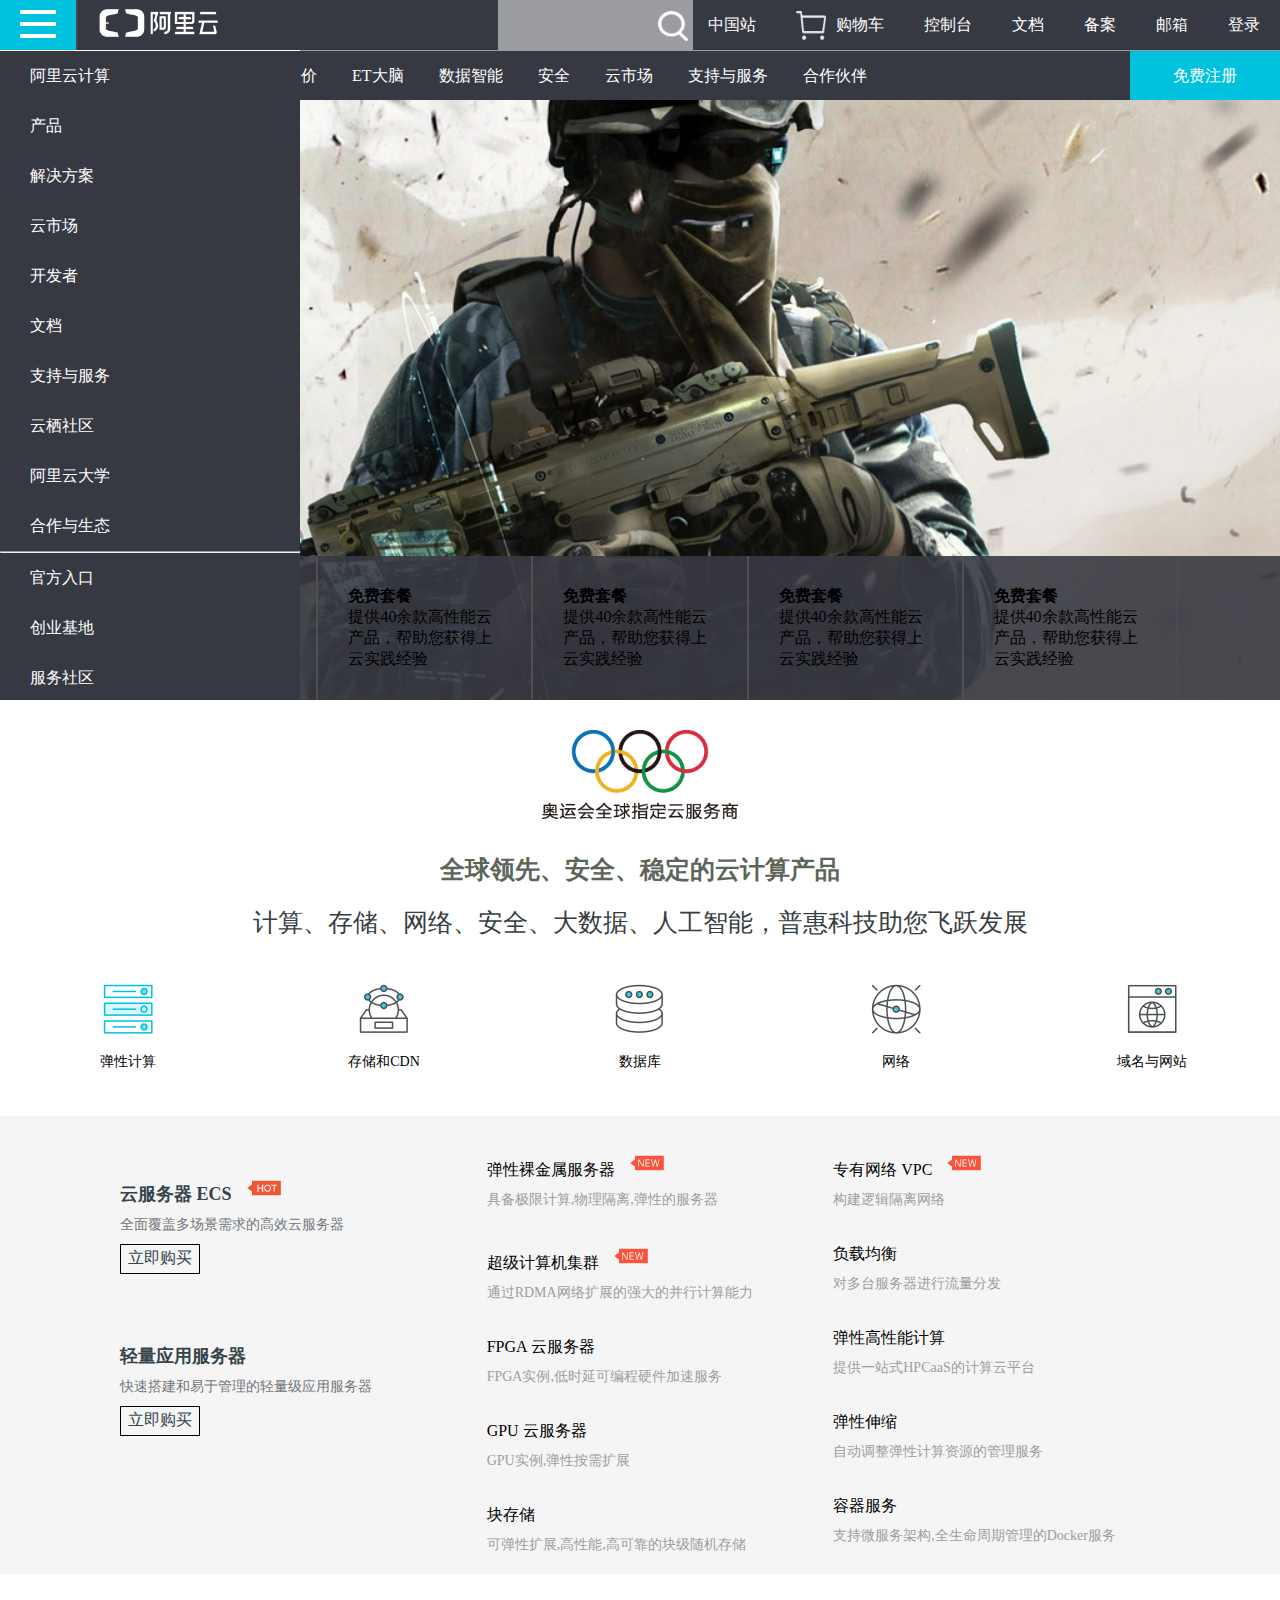
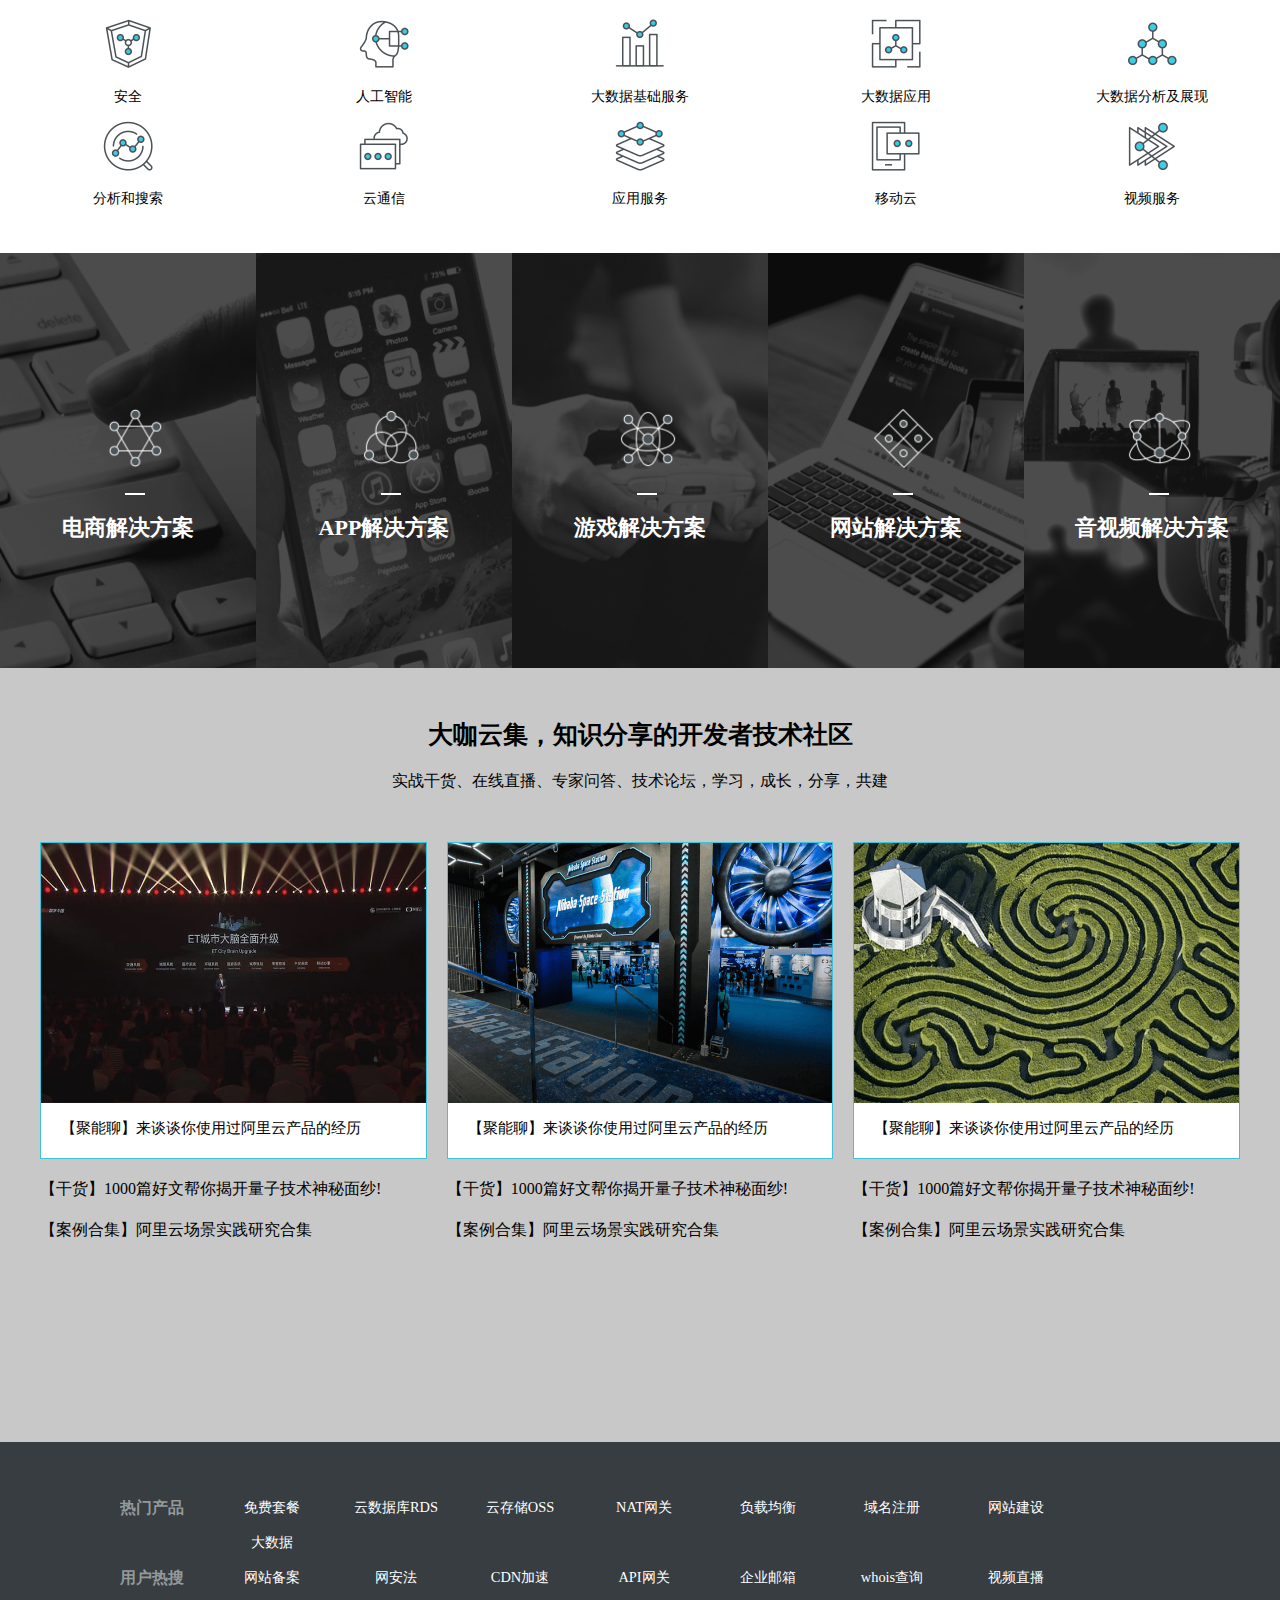
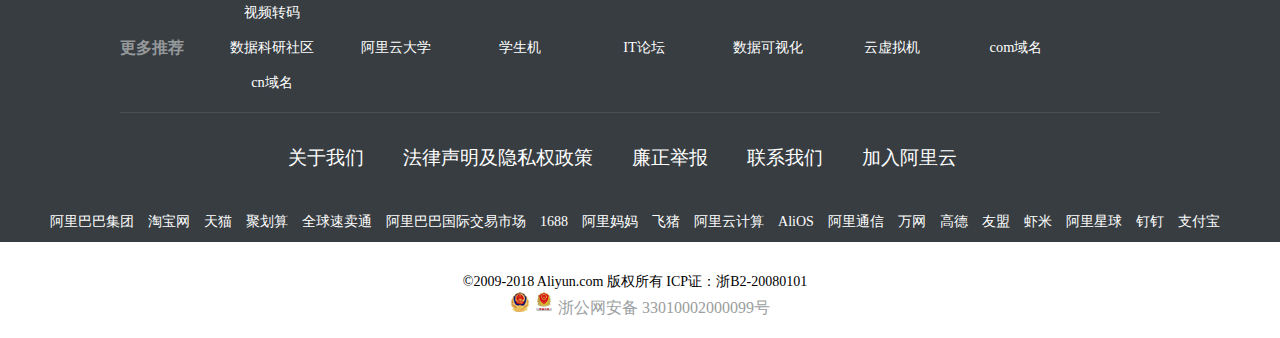
==== commit 25b47c8e: "dongtai" ====
--- a/aliyun/index.html
+++ b/aliyun/index.html
@@ -6,219 +6,146 @@
     <meta name="viewport" content="width=device-width, initial-scale=1.0">
     <meta http-equiv="X-UA-Compatible" content="ie=edge">
     <link rel="stylesheet" href="css/base.css">
+    <link rel="stylesheet" href="css/headerbase.css">
     <link rel="stylesheet" href="css/index.css">
     <link rel="stylesheet" href="css/header.css">
+    <link rel="stylesheet" href="css/footer.css">
     <title>Document</title>
 </head>
 
 <body>
-        <div >
-            <!-- 顶部 -->
-            <div class="header-top">
-                <ul class="top">
-                    <li class="w-25 display-block">
-                        <a class="w-100" href="#">
-                            <img class="my-img1" src="img/index/logo.png">
-                            <img class="my-aliyun my-img1" src="img/index/aliyun.gif">
-                        </a>
-                    </li>
-                    <!-- 搜索框 -->
-                    <li class="w-50 display-block">
-                        <input class="search-input" type="text" placeholder="Redis">
-                        <img class="search-img" src="img/index/search.png">
-                    </li>
-                    <!-- 下拉菜单 -->
-                    <li class="w-10">
-                        <select>
-                            <option name="language" id="zhongguo">中国站</option>
-                            <option name="language" id="meiguo">English</option>
-                            <option name="language" id="deguo">德语</option>
-                            <option name="language" id="yindu">印度语</option>
-                        </select>
-                    </li>
-                    <!-- 购物车 -->
-                    <li>
-                        <img class="my-img2" src="img/index/gouwuche.png" alt="车">
-                    </li>
-                    <li class="w-5 middle">
-                        <a href="#">购物车</a>
-                    </li>
-                    <li class="w-5 middle">
-                        <a href="#">控制台</a>
-                    </li>
-                    <li class="w-5 middle">
-                        <a href="#">文档</a>
-                    </li>
-                    <li class="w-5 middle">
-                        <a href="#">备案</a>
-                    </li>
-                    <li class="w-5 middle">
-                        <a href="#">邮箱</a>
-                    </li>
-                    <li class="w-5 middle">
-                        <a href="#">登录</a>
-                    </li>
-                </ul>
-            </div>
-            <!-- 导航栏 -->
-            <div class="nav">
-                <!-- 导航 -->
-                <ul>
-                    <li>
-                        <a href="#">最新活动</a>
-                    </li>
-                    <li>
-                        <a href="#">产品</a>
-                        <!-- <div class="nav-title"></div> -->
-                        <div class="nav-block"></div>
-                    </li>
-                    <li>
-                        <a href="#">解决方案</a>
-                        <!-- <div class="nav-title"></div> -->
-                        <div class="nav-block"></div>
-                    </li>
-                    <li>
-                        <a href="#">定价</a>
-                    </li>
-                    <li>
-                        <a href="#">ET大脑</a>
-                        <!-- <div class="nav-title"></div> -->
-                        <div class="nav-block"></div>
-                    </li>
-                    <li>
-                        <a href="#">数据智能</a>
-                        <!-- <div class="nav-title"></div> -->
-                        <div class="nav-block"></div>
-                    </li>
-                    <li>
-                        <a href="#">安全</a>
-                        <!-- <div class="nav-title"></div> -->
-                        <div class="nav-block"></div>
-                    </li>
-                    <li>
-                        <a href="#">云市场</a>
-                    </li>
-                    <li>
-                        <a href="#">服务</a>
-                    </li>
-                    <li>
-                        <a href="#">合作伙伴</a>
-                    </li>
-                </ul>
-                <!-- 登录 -->
-                <a href="#">免费注册</a>
-            </div>
-            <!-- 弹出导航内容 -->
-
-        </div>
     <!-- 轮播图 -->
     <div class="banner">
-        <div class="header">
-            <!-- 顶部 -->
-            <div class="header-top">
-                <ul class="top">
-                    <li class="w-25 display-block">
-                        <a class="w-100" href="#">
-                            <img class="my-img1" src="img/index/logo.png">
-                            <img class="my-aliyun my-img1" src="img/index/aliyun.gif">
+        <div id="header">
+            <div class="header">
+                <!-- 头部 bar -->
+                <div class="header-top">
+                    <div class="header-left-hb">
+                        <img src="img/header/hanbaobao.png" alt="">
+                    </div>
+                    <div class="header-index-img">
+                        <a href="#">
+                            <img src="img/header/aliyun1.gif" alt="">
+                            <img src="img/header/logo.png" alt="">
                         </a>
-                    </li>
-                    <!-- 搜索框 -->
-                    <li class="w-50 display-block">
-                        <input class="search-input" type="text" placeholder="Redis">
-                        <img class="search-img" src="img/index/search.png">
-                    </li>
-                    <!-- 下拉菜单 -->
-                    <li class="w-10">
-                        <select>
-                            <option name="language" id="zhongguo">中国站</option>
-                            <option name="language" id="meiguo">English</option>
-                            <option name="language" id="deguo">德语</option>
-                            <option name="language" id="yindu">印度语</option>
-                        </select>
-                    </li>
-                    <!-- 购物车 -->
-                    <li>
-                        <img class="my-img2" src="img/index/gouwuche.png" alt="车">
-                    </li>
-                    <li class="w-5 middle">
-                        <a href="#">购物车</a>
-                    </li>
-                    <li class="w-5 middle">
-                        <a href="#">控制台</a>
-                    </li>
-                    <li class="w-5 middle">
-                        <a href="#">文档</a>
-                    </li>
-                    <li class="w-5 middle">
-                        <a href="#">备案</a>
-                    </li>
-                    <li class="w-5 middle">
-                        <a href="#">邮箱</a>
-                    </li>
-                    <li class="w-5 middle">
-                        <a href="#">登录</a>
-                    </li>
-                </ul>
-            </div>
-            <!-- 导航栏 -->
-            <div class="nav">
-                <!-- 导航 -->
-                <ul>
-                    <li>
-                        <a href="#">最新活动</a>
-                    </li>
-                    <li>
-                        <a href="#">产品</a>
-                        <!-- <div class="nav-title"></div> -->
-                        <div class="nav-block"></div>
-                    </li>
-                    <li>
-                        <a href="#">解决方案</a>
-                        <!-- <div class="nav-title"></div> -->
-                        <div class="nav-block"></div>
-                    </li>
-                    <li>
-                        <a href="#">定价</a>
-                    </li>
-                    <li>
-                        <a href="#">ET大脑</a>
-                        <!-- <div class="nav-title"></div> -->
-                        <div class="nav-block"></div>
-                    </li>
-                    <li>
-                        <a href="#">数据智能</a>
-                        <!-- <div class="nav-title"></div> -->
-                        <div class="nav-block"></div>
-                    </li>
-                    <li>
-                        <a href="#">安全</a>
-                        <!-- <div class="nav-title"></div> -->
-                        <div class="nav-block"></div>
-                    </li>
-                    <li>
-                        <a href="#">云市场</a>
-                    </li>
-                    <li>
-                        <a href="#">服务</a>
-                    </li>
-                    <li>
-                        <a href="#">合作伙伴</a>
-                    </li>
-                </ul>
-                <!-- 登录 -->
-                <a href="#">免费注册</a>
-            </div>
-            <!-- 弹出导航内容 -->
-
-        </div>
+                    </div>
+                    <input class="header-search" type="text"><img class="header-search-img" src="img/header/search.png" alt="">
+                    <div class="header-top-right">
+                        <ul>
+                            <li><a href="#">登录</a></li>
+                            <li><a href="#">邮箱</a></li>
+                            <li><a href="#">备案</a></li>
+                            <li><a href="#">文档</a></li>
+                            <li><a href="#">控制台</a></li>
+                            <li><img class="header-shoping-img" src="img/header/shopingCar.png" alt=""><a href="#">购物车</a></li>
+                            <li>中国站</li>
+                        </ul>
+                    </div>
+                </div>
+                <!-- 头部 导航栏bar -->
+                <div class="header-nav">
+                    <ul>
+                        <li><a href="#">最新活动</a></li>
+                        <li><a href="#">产品</a></li>
+                        <li><a href="#">解决方案</a></li>
+                        <li><a href="#">定价</a></li>
+                        <li><a href="#">ET大脑</a></li>
+                        <li><a href="#">数据智能</a></li>
+                        <li><a href="#">安全</a></li>
+                        <li><a href="#">云市场</a></li>
+                        <li><a href="#">支持与服务</a></li>
+                        <li><a href="#">合作伙伴</a></li>
+                    </ul>
+                    <a class="header-nav-register" href="#">免费注册</a>
+                </div>
+                <!-- hb悬停 导航框 -->
+                <div class="header-hover">
+                    <div class="header-hover-left">
+                        <ul>
+                            <li>阿里云计算<span>&gt;</span></li>
+                            <li>产品<span>&gt;</span></li>
+                            <li>解决方案<span>&gt;</span></li>
+                            <li>云市场<span>&gt;</span></li>
+                            <li>开发者<span>&gt;</span></li>
+                            <li>文档<span>&gt;</span></li>
+                            <li>支持与服务<span>&gt;</span></li>
+                            <li>云栖社区<span>&gt;</span></li>
+                            <li>阿里云大学<span>&gt;</span></li>
+                            <li>合作与生态<span>&gt;</span></li>
+                            <hr>
+                            <li>官方入口<span>&gt;</span></li>
+                            <li>创业基地<span>&gt;</span></li>
+                            <li>服务社区<span>&gt;</span></li>
+                            <li>合作与生态</li>
+                            <li>创业基地</li>
+                        </ul>
+                    </div>
+                    <div class="header-hover-center">
+                        <ul>
+                        <li>精选<span>&gt;</span></li>
+                        <li>人工智能<span>&gt;</span></li>
+                        <li>云计算基础<span>&gt;</span></li>
+                        <li>物联网<span>&gt;</span></li>
+                        <li>大数据<span>&gt;</span></li>
+                        <li>安全<span>&gt;</span></li>
+                        <li>企业应用<span>&gt;</span></li>
+                        <li>开发者服务<span>&gt;</span></li>
+                        </ul>
+                    </div>
+                    <div class="header-hover-right">
+                        <ul>
+                            <li><a href="#">公司/商标注册等服务</a></li>
+                            <li><a href="#">视频直播</a></li>
+                            <li><a href="#">销售管理</a></li>
+                            <li><a href="#">财务管理</a></li>
+                            <li><a href="#">协同办公</a></li>
+                            <li><a href="#">人事管理</a></li>
+                            <li><a href="#">人脸查找</a></li>
+                        </ul>
+                    </div>
+                </div>
+            </div>
+        </div>
+    
+        <!-- 轮播图 图片 -->
         <div class="banner-item">
             <img src="img/index/banner1.jpg">
             <img src="img/index/banner2.jpg">
             <img src="img/index/banner3.jpg">
             <img src="img/index/banner4.jpg">
         </div>
+        <!-- 轮播最下面描述 -->
+        <div class="banner-detail">
+            <ul class="row">
+                <li>
+                    <h4>免费套餐</h4>
+                    <p> 提供40余款高性能云产品，帮助您获得上云实践经验</p>
+                </li>
+                <li>
+                    <h4>免费套餐</h4>
+                    <p> 提供40余款高性能云产品，帮助您获得上云实践经验</p>
+                </li>
+                <li>
+                    <h4>免费套餐</h4>
+                    <p> 提供40余款高性能云产品，帮助您获得上云实践经验</p>
+                </li>
+                <li>
+                    <h4>免费套餐</h4>
+                    <p> 提供40余款高性能云产品，帮助您获得上云实践经验</p>
+                </li>
+                <li>
+                    <h4>免费套餐</h4>
+                    <p> 提供40余款高性能云产品，帮助您获得上云实践经验</p>
+                </li>
+            </ul>
+        </div>
     </div>
+        <div class="banner-title text-center">
+            <img src="img/index/aoyun.png" alt="">
+            <h1 class="h3">全球领先、安全、稳定的云计算产品</h1>
+            <p><a class="h3" href="#">计算、存储、网络、安全、大数据、人工智能，普惠科技助您飞跃发展</a></p>
+        </div>
+    <!-- 内容 -->
     <section id="main">
         <div class="product-icon">
             <ul>
@@ -480,10 +407,155 @@
                 </a>
             </div>
         </div>
+        <!-- 图片放大区 -->
+        <div class="main-img-scale">
+            <div class="main-img-scale-title">
+                <h1>大咖云集，知识分享的开发者技术社区</h1>
+                <a href="#">实战干货、在线直播、专家问答、技术论坛，学习，成长，分享，共建</a>
+            </div>
+            <div class="main-img-scale-list">
+                <ul class="row">
+                    <li>
+                        <div class="main-img-scale-item">
+                            <div class="main-img-scale-item-scale">
+                                <img src="img/index/expend1.jpg" alt="">
+                            </div>
+                            <p>【聚能聊】来谈谈你使用过阿里云产品的经历</p>
+                        </div>
+                        <div class="main-img-scale-link">
+                            <p><a href="#">【干货】1000篇好文帮你揭开量子技术神秘面纱</a>!</p>
+                            <p><a href="#">【案例合集】阿里云场景实践研究合集</a></p>
+                        </div>
+                    </li>
+                    <li>
+                        <div class="main-img-scale-item">
+                            <div class="main-img-scale-item-scale">
+                                <img src="img/index/expend2.png" alt="">
+                            </div>
+                            <p>【聚能聊】来谈谈你使用过阿里云产品的经历</p>
+                        </div>
+                        <div class="main-img-scale-link">
+                            <p><a href="#">【干货】1000篇好文帮你揭开量子技术神秘面纱</a>!</p>
+                            <p><a href="#">【案例合集】阿里云场景实践研究合集</a></p>
+                        </div>
+                    </li>
+                    <li>
+                        <div class="main-img-scale-item">
+                            <div class="main-img-scale-item-scale">
+                                <img src="img/index/expend3.png" alt="">
+                            </div>
+                            <p>【聚能聊】来谈谈你使用过阿里云产品的经历</p>
+                        </div>
+                        <div class="main-img-scale-link">
+                            <p><a href="#">【干货】1000篇好文帮你揭开量子技术神秘面纱</a>!</p>
+                            <p><a href="#">【案例合集】阿里云场景实践研究合集</a></p>
+                        </div>
+                    </li>
+                </ul>
+            </div>
+        </div>
     </section>
-    <footer>
-        <iframe src="footer.html" frameborder="0" class="footer"></iframe>
-    </footer>
+    <!-- footer -->
+    <div class="footer">
+      <!-- footer 上部 -->
+      <ul class="footer-top">
+         <li>
+            <h4>热门产品</h4>
+            <ul class="list">
+               <li>
+                  <a href="#">免费套餐</a>
+               </li>
+               <li>
+                  <a href="#">云数据库RDS</a>
+               </li>
+               <li>
+                  <a href="#">云存储OSS</a>
+               </li>
+               <li>
+                  <a href="#">NAT网关</a>
+               </li>
+               <li>
+                  <a href="#">负载均衡</a>
+               </li>
+               <li>
+                  <a href="#">域名注册</a>
+               </li>
+               <li>
+                  <a href="#">网站建设</a>
+               </li>
+               <li>
+                  <a href="#">大数据</a>
+               </li>
+            </ul>
+         </li>
+         <li>
+            <h4>用户热搜</h4>
+            <ul class="list">
+               <li><a href="#">网站备案</a></li>
+               <li><a href="#">网安法</a></li>
+               <li><a href="#">CDN加速</a></li>
+               <li><a href="#">API网关</a></li>
+               <li><a href="#">企业邮箱</a></li>
+               <li><a href="#">whois查询</a></li>
+               <li><a href="#">视频直播</a></li>
+               <li><a href="#">视频转码</a></li>
+            </ul>
+         </li>
+         <li>
+            <h4>更多推荐</h4>
+            <ul class="list">
+               <li><a href="#">数据科研社区</a></li>
+               <li><a href="#">阿里云大学</a></li>
+               <li><a href="#">学生机</a></li>
+               <li><a href="#">IT论坛</a></li>
+               <li><a href="#">数据可视化</a></li>
+               <li><a href="#">云虚拟机</a></li>
+               <li><a href="#">com域名</a></li>
+               <li><a href="#""">cn域名</a></li>
+            </ul>
+         </li>
+      </ul>
+      <!-- footer 下部 -->
+      <div class="footer-bottom">
+         <p>
+            <a href="#">关于我们</a>
+            <a href="#">法律声明及隐私权政策</a>
+            <a href="#">廉正举报</a>
+            <a href="#">联系我们</a>
+            <a href="#">加入阿里云</a>
+         </p>
+         <p>
+            <a href="#">阿里巴巴集团</a>
+            <a href="#">淘宝网</a>
+            <a href="#">天猫</a>
+            <a href="#">聚划算</a>
+            <a href="#">全球速卖通</a>
+            <a href="#">阿里巴巴国际交易市场</a>
+            <a href="#">1688</a>
+            <a href="#">阿里妈妈</a>
+            <a href="#">飞猪</a>
+            <a href="#">阿里云计算</a>
+            <a href="#">AliOS</a>
+            <a href="#">阿里通信</a>
+            <a href="#">万网</a>
+            <a href="#">高德</a>
+            <a href="#">友盟</a>
+            <a href="#">虾米</a>
+            <a href="#">阿里星球</a>
+            <a href="#">钉钉</a>
+            <a href="#">支付宝</a>
+         </p>
+         <p>
+            &copy;2009-2018 Aliyun.com 版权所有 ICP证：浙B2-20080101
+         </p>
+         <p>
+            <img src="img/index/jinghui.png" alt="" width="20">
+            <img src="img/index/jinmao.gif" alt="" width="20">
+            <span>浙公网安备 33010002000099号</span>
+         </p>
+      </div>
+   </div>
+    <script src="js/header.js"></script>
     <script src="js/index.js"></script>
 </body>
 
--- a/aliyun/css/base.css
+++ b/aliyun/css/base.css
@@ -10,9 +10,11 @@
 a{
   text-decoration: none;
   transition: color .3s;
+  color: #fff;
 }
-.top li a:hover, .list>li>a:hover, .footer .footer-bottom p a:hover, .product-left span:hover, .product-icon ul li a:hover{
-   color: #00c1de;
+
+a:hover, .product-left span:hover{
+    color: #00c1de;
 }
 .display-block{
   display: block;
@@ -62,6 +64,9 @@
 .col-2{
   width: 20%;
 }
+.col-3{
+    width: 30%;
+}
 .col-4{
    width: 33.33%;
 }
--- a/aliyun/css/headerbase.css
+++ b/aliyun/css/headerbase.css
@@ -0,0 +1,130 @@
+* {
+  box-sizing: border-box;
+}
+
+body,
+h1,
+h2,
+h3,
+h4,
+h5,
+h6,
+hr,
+p,
+blockquote,
+dl,
+dt,
+dd,
+ul,
+ol,
+li,
+pre,
+form,
+fieldset,
+legend,
+button,
+input,
+textarea,
+th,
+td {
+  margin: 0;
+  padding: 0;
+}
+
+body,
+button,
+input,
+select,
+textarea {
+  font: 12px/1.5tahoma, arial, \5b8b\4f53;
+}
+
+h1,
+h2,
+h3,
+h4,
+h5,
+h6 {
+  font-size: 100%;
+}
+
+address,
+cite,
+dfn,
+em,
+var {
+  font-style: normal;
+}
+
+code,
+kbd,
+pre,
+samp {
+  font-family: couriernew, courier, monospace;
+}
+
+small {
+  font-size: 12px;
+}
+
+ul,
+ol {
+  list-style: none;
+}
+
+a {
+  color: #fff;
+  text-decoration: none;
+}
+
+a:hover {
+  color: #00c1de;
+  transition: color .3s
+}
+
+sup {
+  vertical-align: text-top;
+}
+
+sub {
+  vertical-align: text-bottom;
+}
+
+legend {
+  color: #000;
+}
+
+fieldset,
+img {
+  border: 0;
+}
+
+button,
+input,
+select,
+textarea {
+  font-size: 100%;
+}
+
+table {
+  border-collapse: collapse;
+  border-spacing: 0;
+}
+
+.clearfix {
+  display: block;
+  zoom: 1;
+}
+
+.clearfix::after {
+  content: " ";
+  display: block;
+  font-size: 0;
+  height: 0;
+  clear: both;
+  visibility: hidden;
+}
+
+.red {
+  border: 2px solid red;
+}--- a/aliyun/css/index.css
+++ b/aliyun/css/index.css
@@ -1,9 +1,4 @@
-.header {
-      position: absolute;
-      top: 0;
-      left: 0;
-      width: 100%;
-}
+
 
 #main {
       min-width: 1200px;
@@ -18,19 +13,69 @@
 .banner{
     position: relative;
     width: 100%;
-    height: 640px;
+    height: 700px;
     overflow: hidden;
-}
-.banner-item{
-    /* transition: 1s; */
-    
+    min-width: 1000px;
+}
+#header {
+    position: absolute;
+    top: 0;
+    left: 0;
+    width: 100%;
+    background: rgba(55,57,66, .3);
+    border-bottom: 1px solid #9A9B9F;
+    transition: .5s;
+}
+#header:hover{
+    background: rgba(55,57,66, 1);
+    border-bottom: none;
 }
 .banner-item img{
     width: 100%;
-    height: 640px;
+    height: 700px;
     float: left;
 }
-
+/* banner的detail */
+.banner-detail {
+    position: absolute;
+    left: 0;
+    bottom: 0;
+}
+.banner-detail ul{
+    padding-left: 8%;
+    padding-right: 8%;
+    background: rgba(56,58,66, .9);
+}
+.banner-detail>ul>li{
+    padding: 30px;
+    cursor: pointer;
+    transition: .5s;
+    border-left: 1px solid #505050;
+    border-right: 1px solid #505050;
+}
+.banner-detail>ul>li:hover{
+    background: rgba(255,255,255,.2);
+    border-left: 1px solid transparent;
+    border-right: 1px solid transparent;
+}
+/* banner的title */
+.banner-title{
+    min-width: 1000px;
+}
+.banner-title img{
+    width: 20%;
+    padding: 30px; 
+}
+.banner-title h1{
+    padding-bottom: 20px;
+    color: #5D655A;
+}
+.banner-title a{
+    color: #373D41;
+}
+.banner-title a:hover{
+    color: #00c1de;
+}
 /* 小图片 */
 
 .product-icon {
@@ -267,5 +312,61 @@
 .to-up p,
 .to-up span,
 .black-bg a {
-      transition: .5s;
+    transition: .5s;
+}
+/* 放大图片 */
+.main-img-scale{
+    background: rgb(200,200,200);
+}
+.main-img-scale-title{
+    text-align: center;
+    padding: 50px;
+}
+.main-img-scale-title h1{
+    font-size: 25px;
+    padding-bottom: 20px;
+}
+.main-img-scale-list{
+    width:100%;
+    height: 600px;
+    padding-left: 30px;
+    padding-right: 30px;
+}
+.main-img-scale-list>ul{
+    justify-content: space-between;
+}
+.main-img-scale-list>ul>li{
+    padding-left: 10px;
+    padding-right: 10px;
+}
+.main-img-scale-item{
+    cursor: pointer;
+    border: 1px solid rgba(0, 193, 222, .7);
+}
+.main-img-scale-item-scale{
+    overflow: hidden;
+    height: 260px;
+}
+.main-img-scale-item img{
+    width: 100%;
+    height: 260px;
+    transition: 1s;
+}
+.main-img-scale-item:hover img{
+    transform: scale(1.5);
+}
+.main-img-scale-item p{
+    padding: 20px;
+    background: #fff;
+    margin-top: -4px;
+    font-size: 15px;
+}
+.main-img-scale-link a, .main-img-scale-title a{
+    color: #000;
+}
+.main-img-scale-link a:hover, .main-img-scale-title a:hover{
+    color: #00c1de;
+}
+.main-img-scale-link p{
+    padding-top: 20px;
 }--- a/aliyun/css/header.css
+++ b/aliyun/css/header.css
@@ -1,178 +1,149 @@
-/* 1.头的顶部 */
-
-.header-top {
-  background: rgba(28,35,39,0);
-  min-width: 1200px;
-  display: flex;
+.header{
+    min-width: 1035px;
+    color: #fff;
+    position: relative;
+}
+/* 头部 最上面 */
+.header-top{
+    position: relative;
+    display: flex;
+    justify-content: flex-end;
+    width: 100%;
+    height: 50px;
+    line-height: 50px;
+    padding-left: 250px
+}
+/* top 的left */
+.header-left-hb{
+    position: absolute;
+    left: 0;
+    height: 50px;
+    padding: 8px 20px;
+    border-right: 2px solid #45474F;
+    transition: .5s;
+}
+.header-left-hb:hover{
+    background: #00c1de;
 }
 
-.top {
-  width: 100%;
-  padding: 8px;
-  display: flex;
-  color: white;
-  text-align: center;
+.header-index-img img{
+    position: absolute;
+    left: 60px;
+    transform: scale(.6);
 }
 
-.top>li>a {
-  width: 100%;
-  height: 100%;
+.header-search{
+    background: rgba(255, 255, 255, .5);
+    border: 2px solid transparent;
+    width: 195px;
+    transition: .5s;
+    color: #fff;
+}
+.header-search:hover, .header-search:focus{
+    width: 300px;
+    border: 2px solid #00c1de;
+    background: rgba(255, 255, 255, .1);
+}
+.header-search-img{
+    margin-left: -35px;
+    margin-top: 11px;
+    width: 30px;
+    height: 30px;
+}
+/* 头部 右边的列表 */
+.header-top-right ul li{
+    float: right;
+    padding-left: 20px;
+    padding-right: 20px;
+}
+.header-shoping-img{
+    width: 30px;
+    height: 30px;
+    margin-right: 10px;
+    vertical-align: middle;
+}
+/* 头部 第二行 导航栏 */
+.header-nav{
+    display: flex;
+    justify-content: space-between;
+    height: 50px;
+    line-height: 50px;
+    border-top: 1px solid #9A9B9F;
+    /* border-bottom: 1px solid #9A9B9F; */
+}
+.header-nav ul li{
+    float: left;
+    padding-left: 20px;
+    padding-right: 15px;
 }
 
-/* 搜索框 */
-
-.search-input {
-  position: absolute;
-  right: 0;
-  font-size: 20px;
-  padding-left: 16px;
-  padding-right: 22px;
-  margin-top: -8px;
-  width: 40%;
-  transition: .5s linear;
-  height: 48px;
-  outline: none;
-  background: #373D40;
-  border: none;
-  color: #CCCCCC;
+.header-nav-register{
+    float: right;
+    display: block;
+    width: 150px;
+    text-align: center;
+    background: #00c1de;
+}
+.header-nav-register:hover{
+    color: #fff;
+    opacity: .8;
+}
+/* hb 悬停 */
+.header-hover{
+    display: flex;
+    position: absolute;
+    top: 50px;
+    left: 0;
+    cursor: pointer;
+    border-top: 1px solid #fff;
+    border-bottom: 1px solid #00c1de;
+    z-index: 10;
+}
+.header-hover-left, .header-hover-center, .header-hover-right{
+    width: 0;
+    color: #fff;
+    transition: .5s;
+    overflow: hidden;
+}
+.header-hover-left{
+    background: #373942;
+}
+.header-hover-center{
+    background: #383E41;
+}
+.header-hover-right{
+    background: #9B9CA1;
+}
+.header-hover ul{
+    width: 300px;
+}
+.header-hover-right>ul{
+    width: 500px;
+}
+.header-hover li{
+    width: 100%;
+    height: 50px;
+    line-height: 50px;
+    padding-left: 30px;
+    padding-right: 20px;
+}
+.header-hover ul>li span{
+    float: right;
+    margin-right: 80px;
+    font-size: 35px;
+    color: #00c1de;
+    opacity: 0;
+}
+.header-hover-right ul>li:hover{
+    border: 1px solid #00c1de;
+}
+.header-hover-left ul>li:hover, .header-hover-center ul>li:hover{
+    background: #fff;
+    color: #00c1de;
+}
+.header-hover-left ul>li:hover span, .header-hover-center ul>li:hover span{
+    opacity: 1;
+    transition: 1s;
+    margin-right: 0px; 
 }
 
-.search-input:hover {
-  width: 60%;
-  background: rgb(37, 40, 43,1);
-  border: 1px solid #00C1DE;
-}
-
-.search-img {
-  position: absolute;
-  right: 5px;
-  top: 3px;
-}
-
-.my-img1 {
-  max-width: 40%;
-}
-
-.my-img2 {
-  max-width: 80%;
-  margin-top: 5px;
-  margin-right: -3px;
-}
-
-.my-aliyun {
-  position: absolute;
-  left: 92px;
-}
-
-/* a标签 */
-
-.top li a {
-  color: white;
-  transition: color .3s;
-}
-
-/* 下拉菜单 */
-
-.top select {
-  width: 100%;
-  height: 100%;
-  background: transparent;
-  border: none;
-  color: white;
-}
-
-.top select>option {
-  background: #1C2327;
-  color: white;
-  border: transparent;
-}
-
-.top select:focus {
-  outline: none;
-}
-
-.middle {
-  display: flex;
-  padding-top: 5px;
-}
-
-/* 2.头部导航栏 */
-
-.nav {
-  min-width: 1200px;
-  width: 100%;
-  border-top: 1px solid #3C3E42;
-  background: rgba(28,35,39,0);
-  float: left;
-  color: white;
-  position: relative;
-}
-
-.nav>ul {
-  width: 80%;
-  height: 50px;
-  list-style: none;
-  float: left;
-  margin-left: 10px;
-}
-
-.nav>ul>li {
-  float: left;
-  width: 7%;
-  height: 50px;
-  text-align: center;
-  line-height: 50px;
-}
-.nav-block{
-  border: 52px solid transparent;
-  border-bottom-color: #fff;
-  transform: scale(.31);
-  position: relative;
-  top: -68px;
-  left: -13px;
-  display: none;
-}
-/* 导航栏链接 */
-
-.nav>ul>li>a {
-  color: white;
-}
-
-.nav>ul>li:hover>a{
-  color: #00c1de;
-}
-.nav>ul>li:hover>.nav-title, .nav>ul>li:hover>.nav-block{
-  display: block;
-}
-
-/* 免费登录链接 */
-
-.nav>a {
-  float: right;
-  width: 120px;
-  height: 50px;
-  color: white;
-  background: #00c1de;
-  line-height: 50px;
-  text-align: center;
-}
-
-.nav>a:hover {
-  opacity: 0.9;
-}
-/* 导航内容 */
-.nav-title{
-  position: absolute;
-  left: 20px;
-  top: 50px;
-  display: none;
-  width: 1150px;
-  height: 600px;
-  background: orange;
-  margin-left: 20px;
-  z-index: 100;
-  transition: 1s;
-}
-.nav-title:focus{
-  display: block;
-}--- a/aliyun/css/footer.css
+++ b/aliyun/css/footer.css
@@ -0,0 +1,68 @@
+/* footer 上部 */
+
+.footer{
+   width: 100%;
+   height: 400px;
+   min-width: 1200px;
+   padding: 20px 20px 0;
+   background: #373d41;
+   text-align: center;
+}
+.footer:after{
+   display: block;
+   clear: both;
+   content: "";
+}
+ul.footer-top{
+   padding: 20px 0 20px;
+   border-bottom: 1px solid #4b5054;
+   margin-left: 100px;
+   margin-right: 100px;
+}
+.footer-top, .list{
+   float: left;
+}
+.footer-top>li{
+   overflow: hidden;
+   position: relative;
+   padding-left: 90px;
+}
+.footer-top>li>h4{
+   position: absolute;
+   left: 0;
+   margin-top: 1rem;
+   color: #95999B;
+}
+.list>li>a{
+   font-size: .9rem;
+}
+
+.list>li{
+   float: left;
+   width: 124px;
+   margin-top: 1rem;
+}
+/* footer 下部 */
+.footer-bottom::before{
+   content: "";
+   display: block;
+   clear: both;
+}
+.footer-bottom>p{
+   padding-top: 32px;
+}
+.footer-bottom>p:first-child a{
+   font-size: 1.2rem;
+   margin-right: 35px;
+}
+.footer-bottom>p:nth-child(2) a, .footer-bottom>p:nth-child(3){
+   display: inline-block;
+   font-size: 14px;
+   margin-right: 10px;
+   margin-top: 10px;
+}
+.footer-bottom>p:last-child{
+   padding-top: 0;
+   color: #9b9ea0;
+   padding-bottom: 20px;
+}